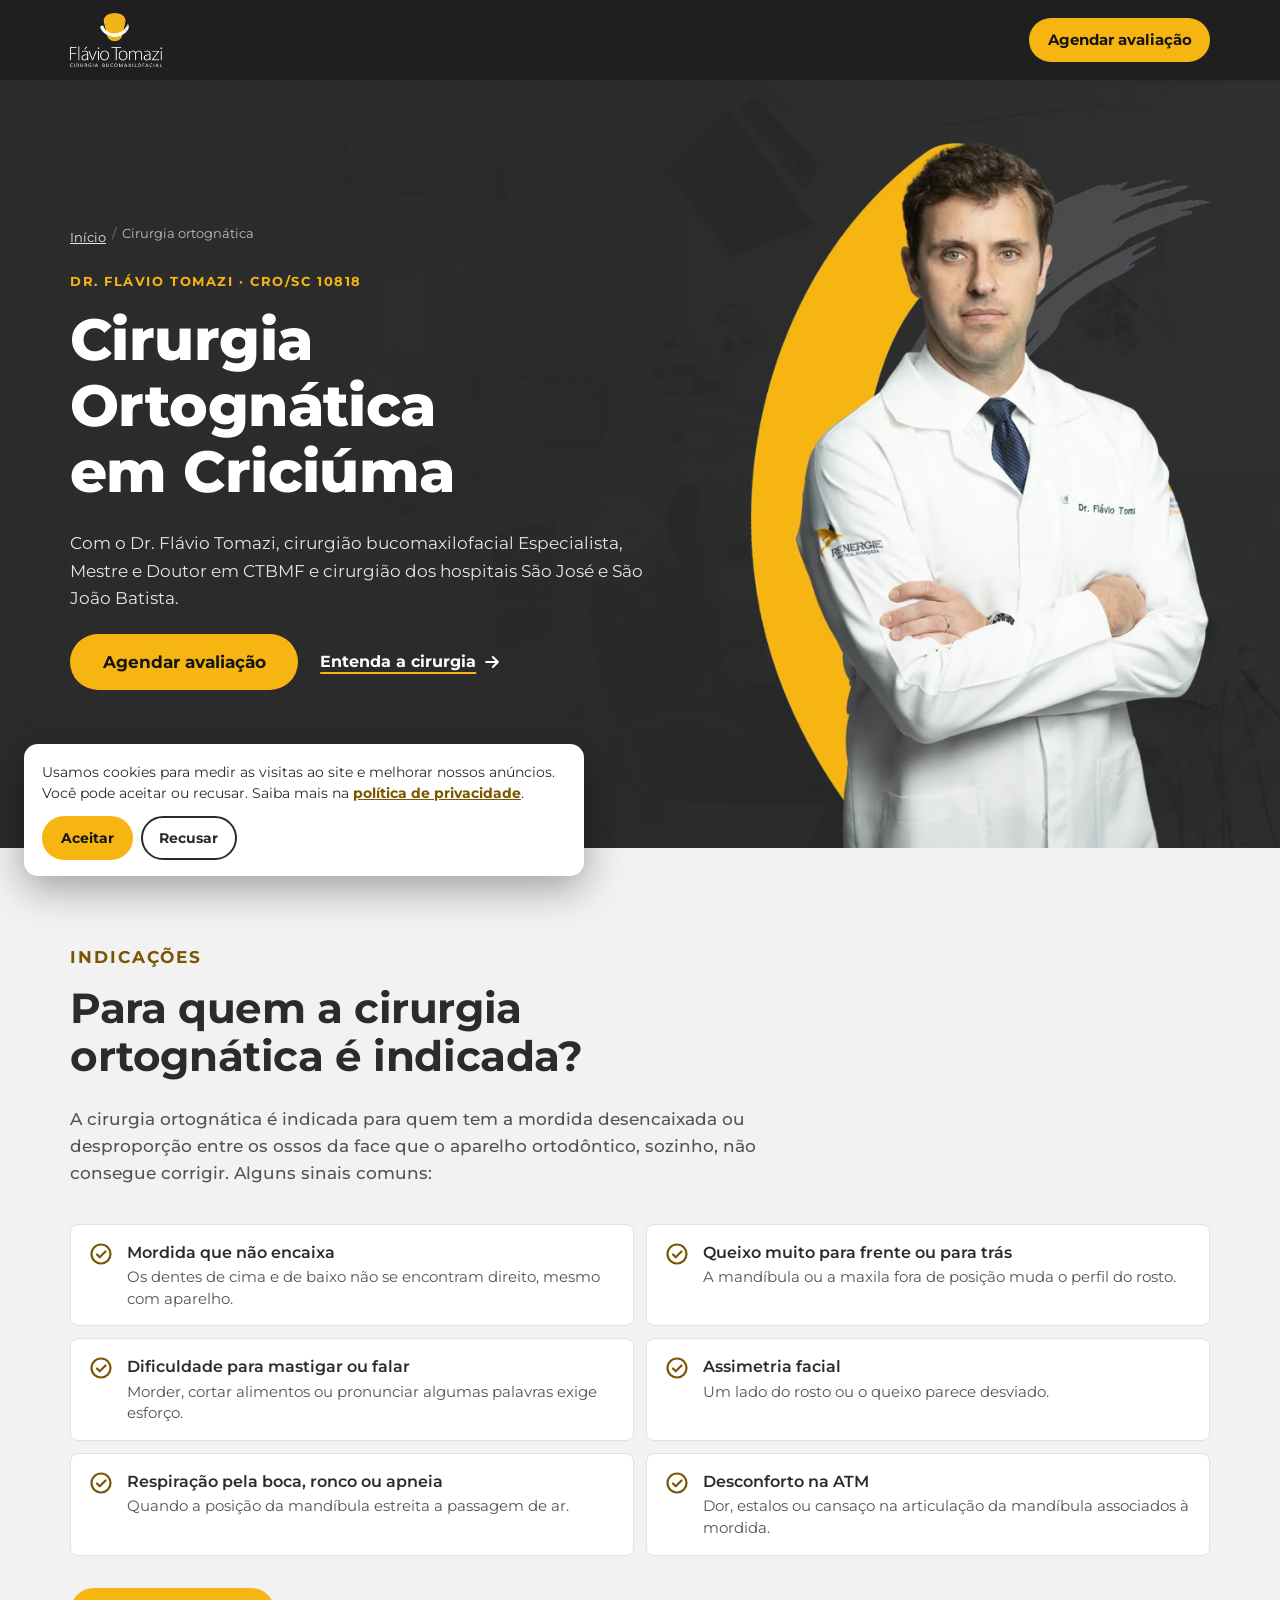
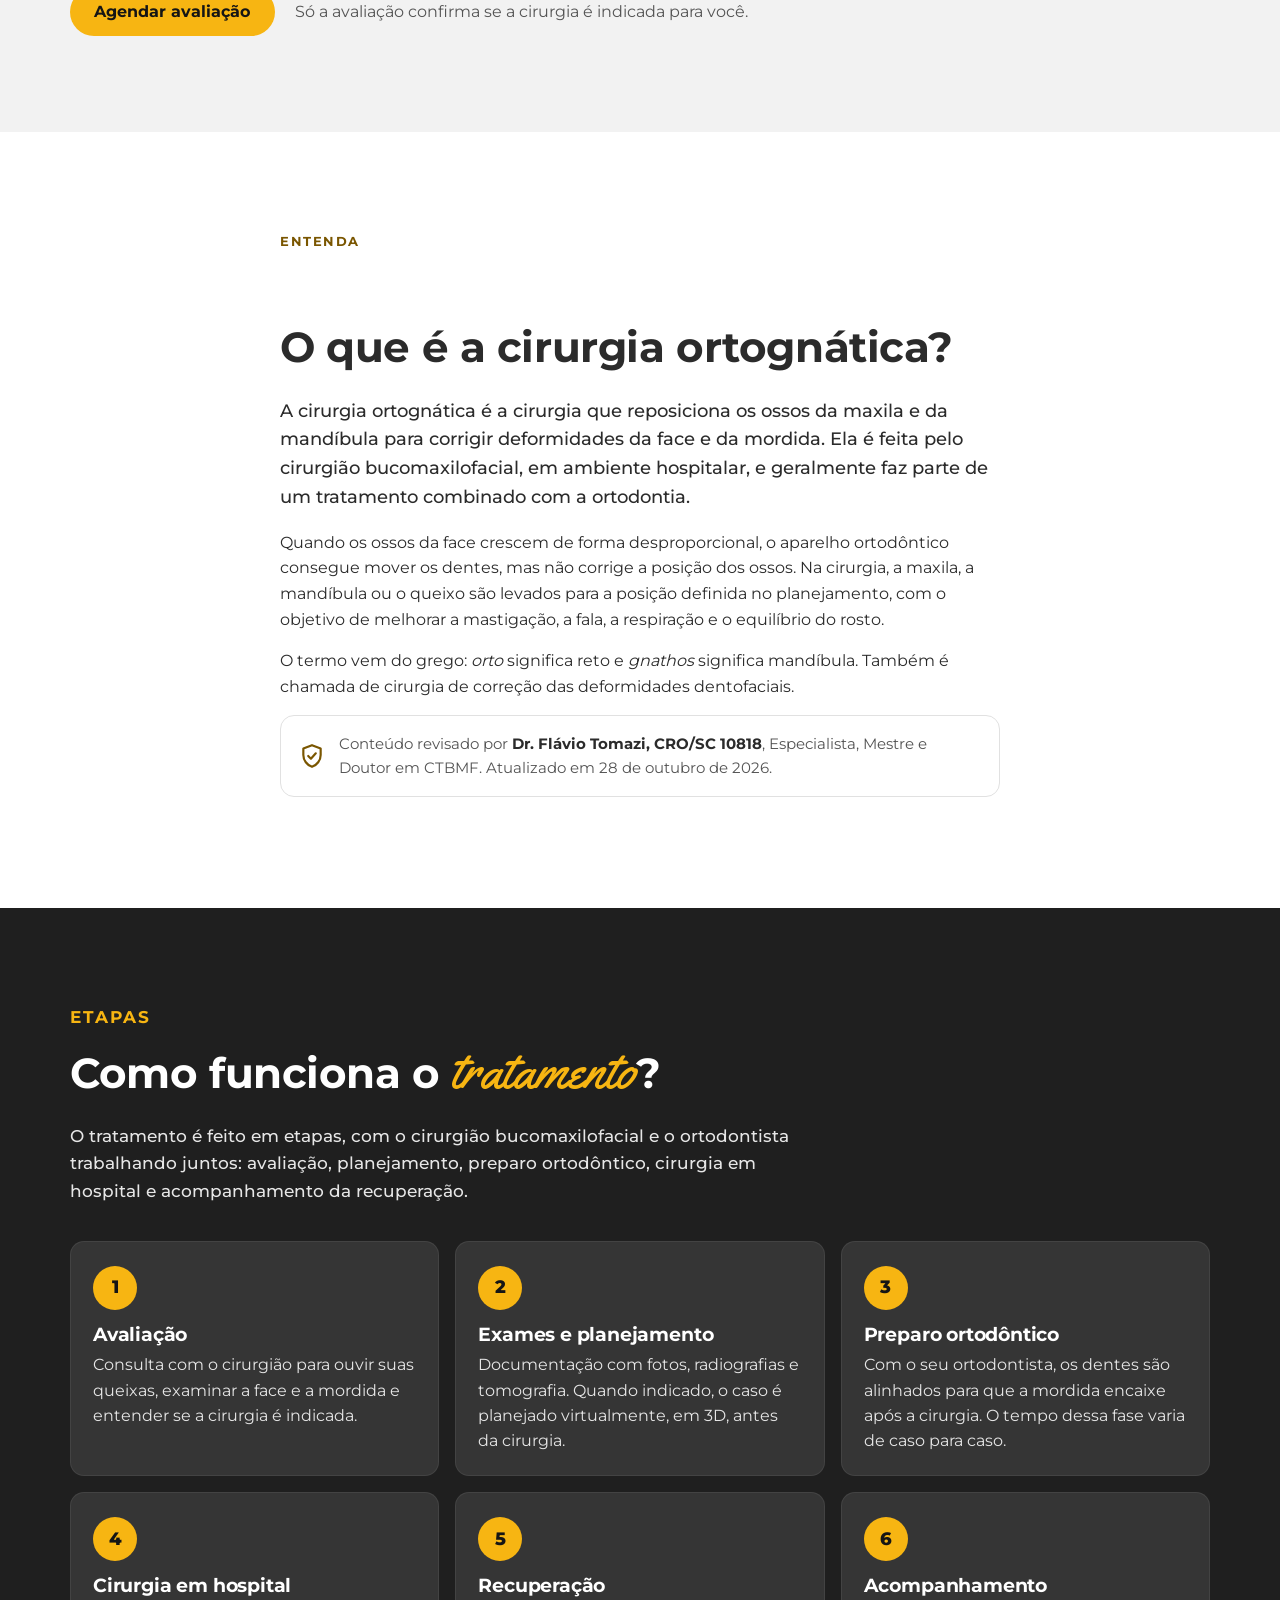
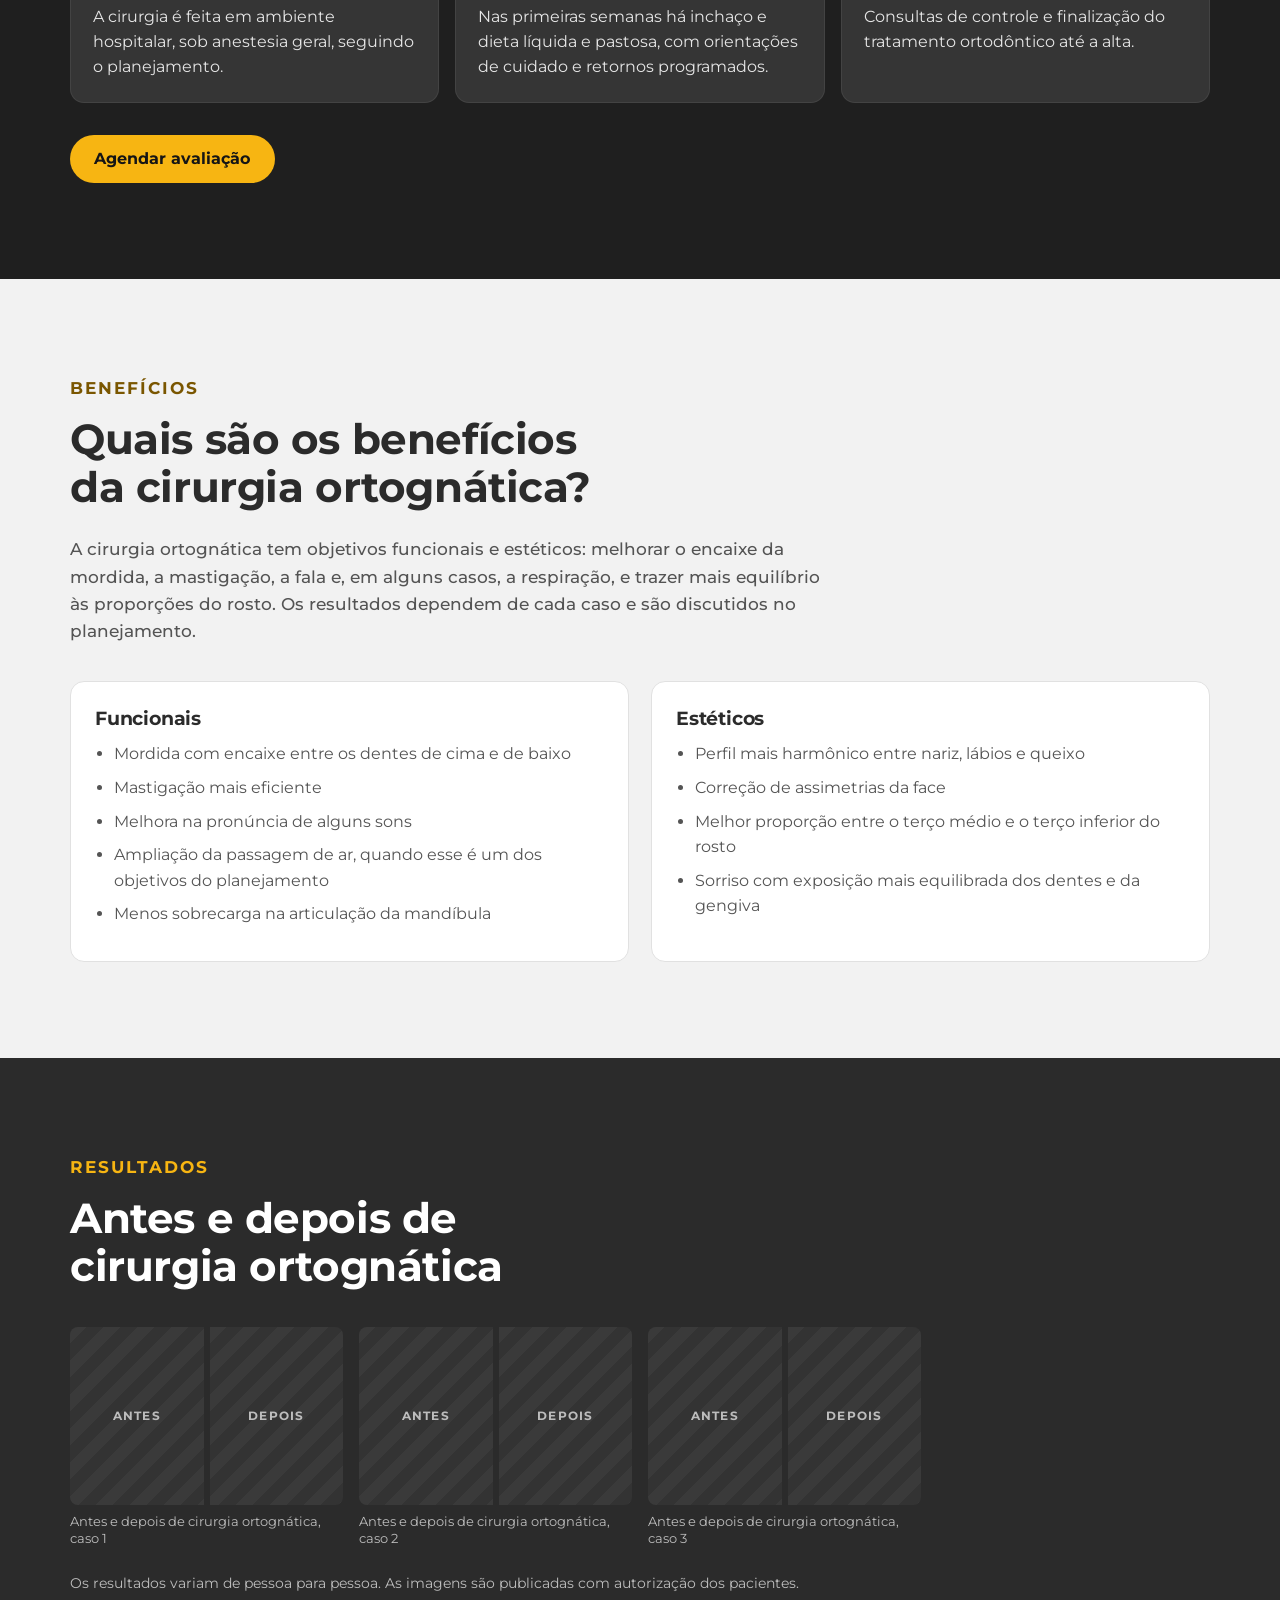
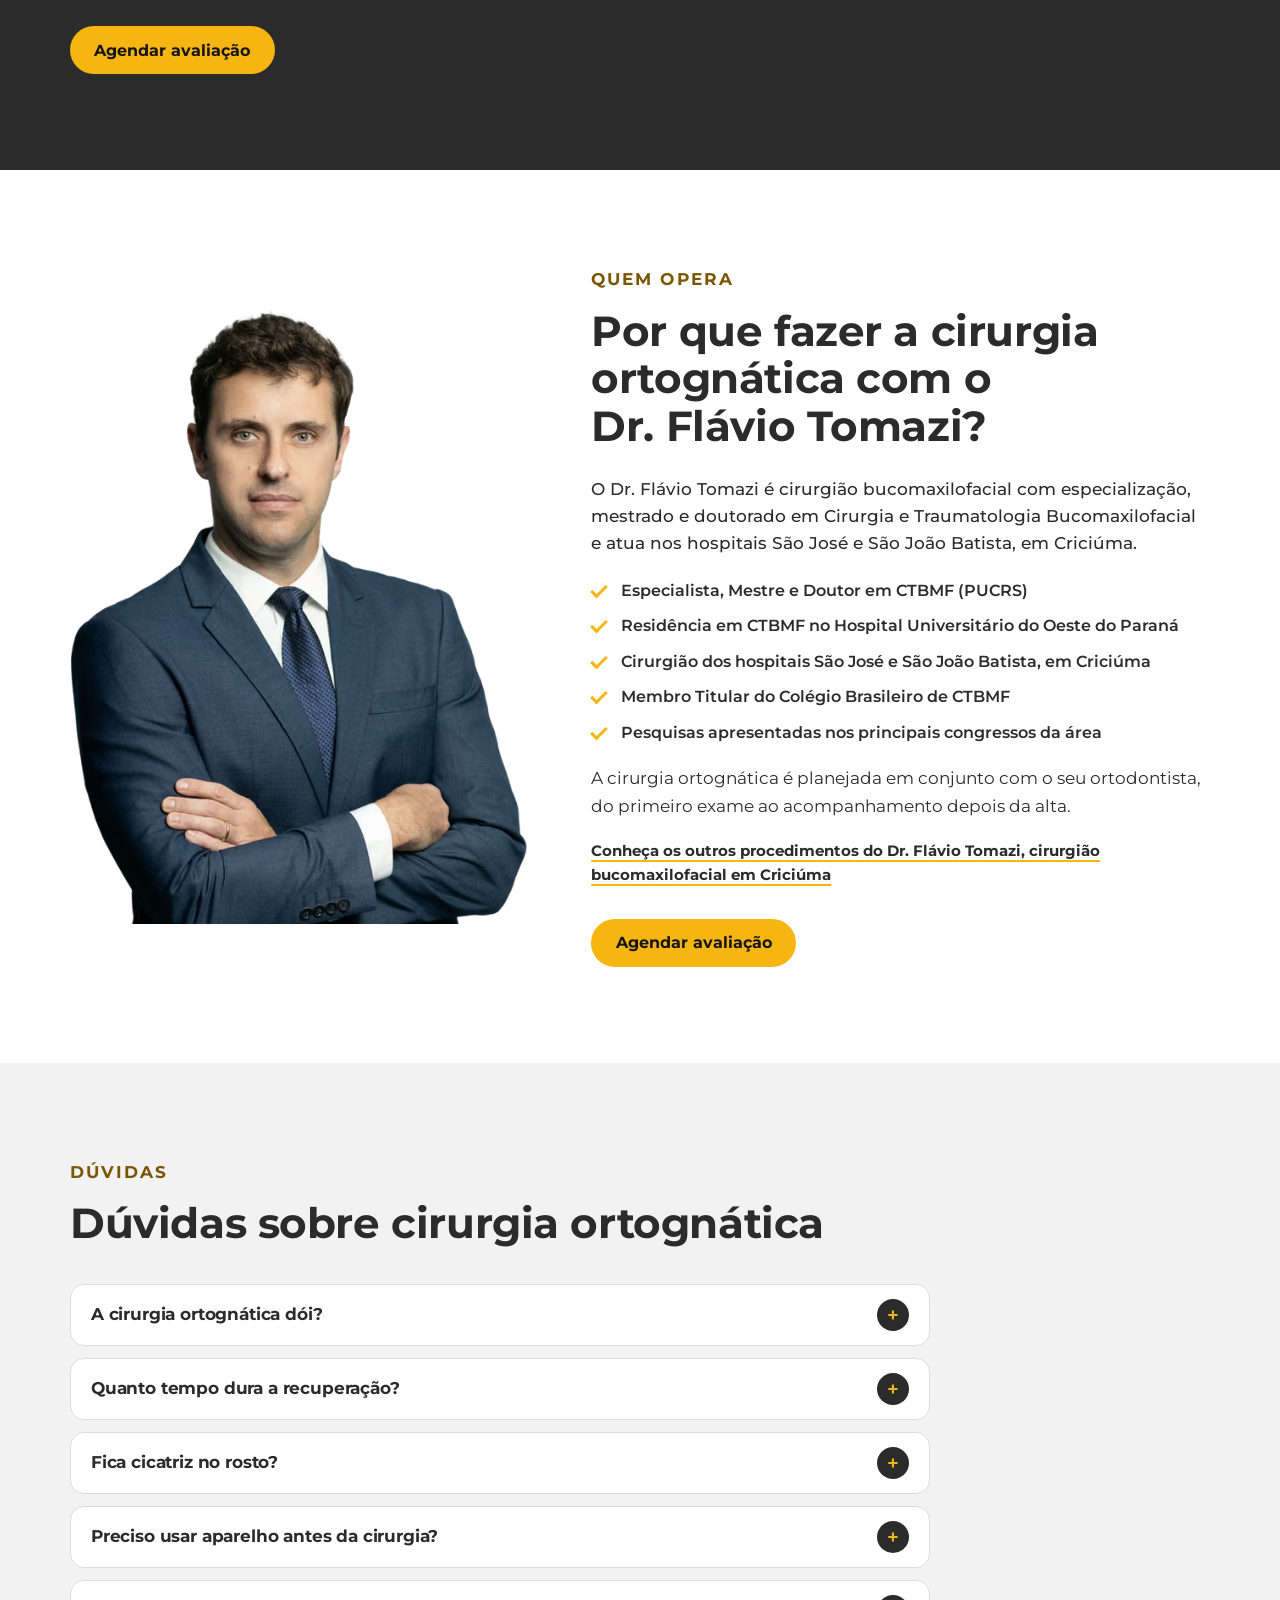
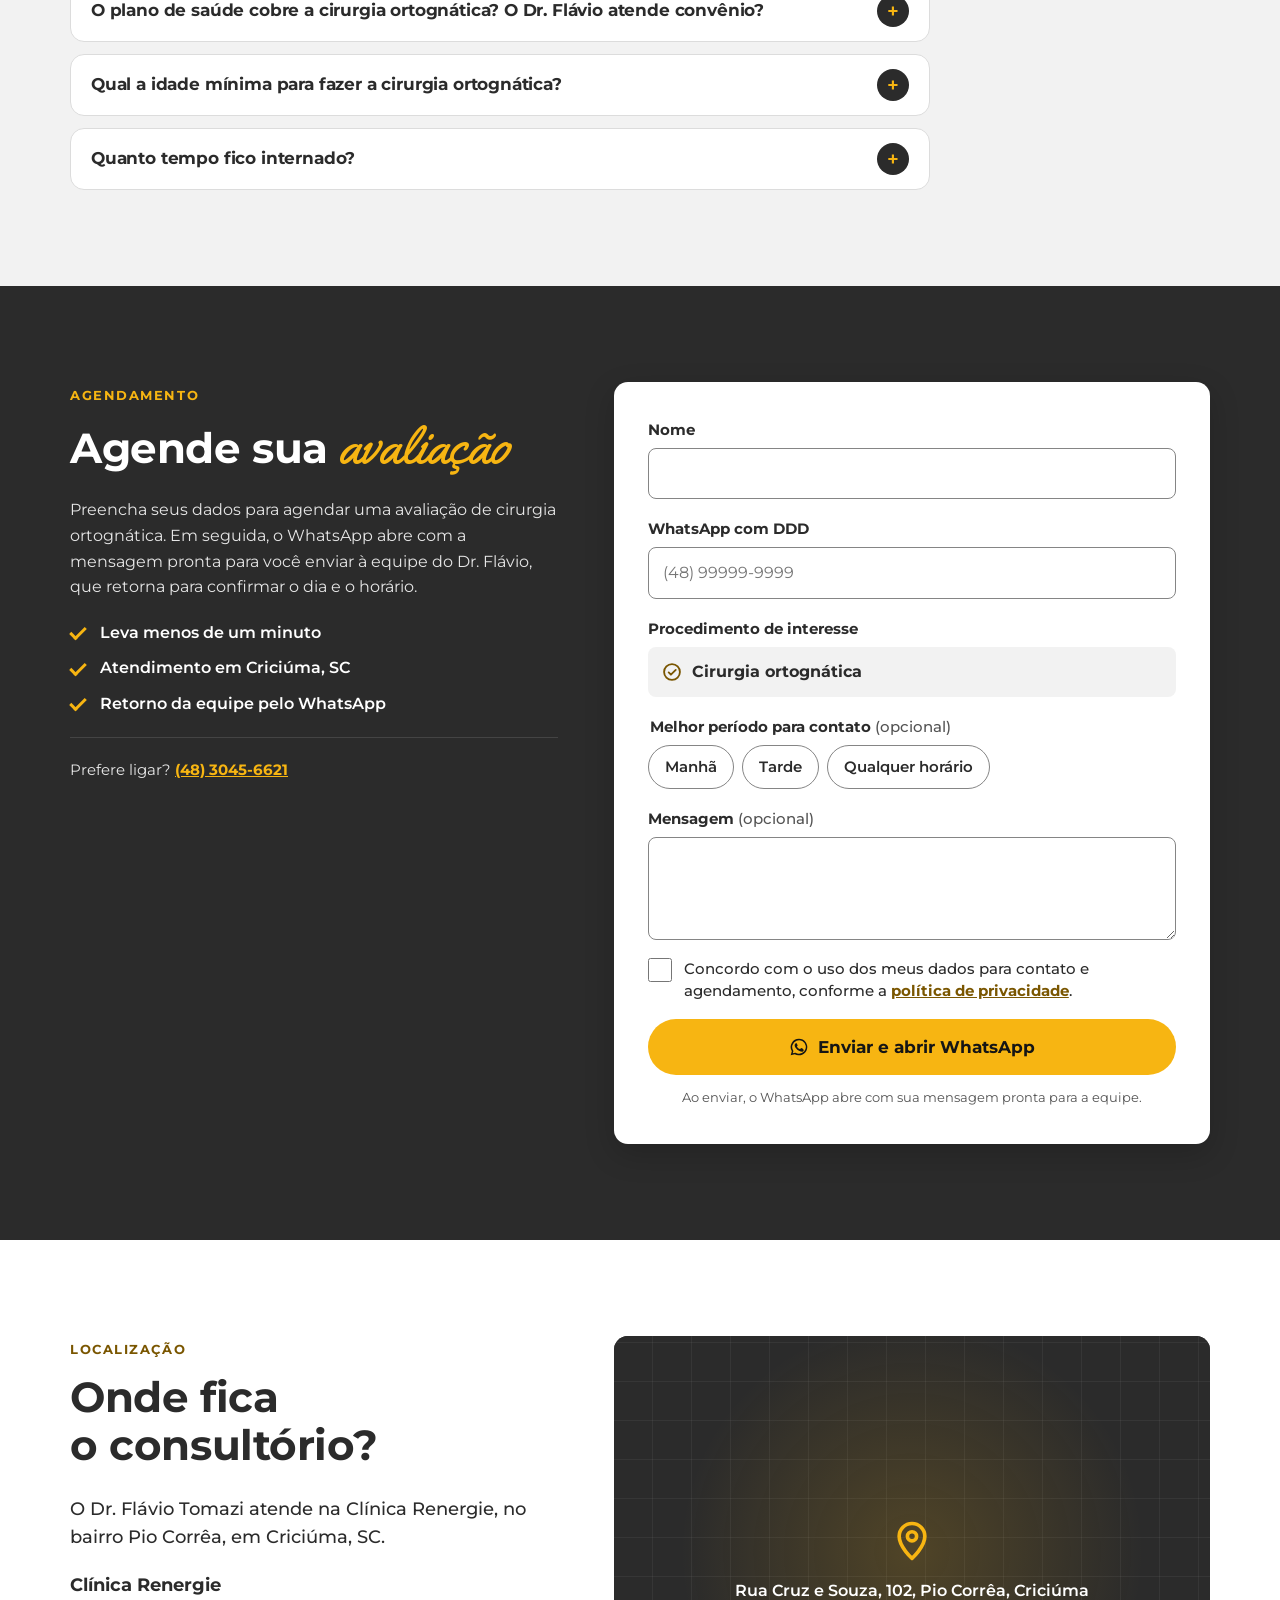
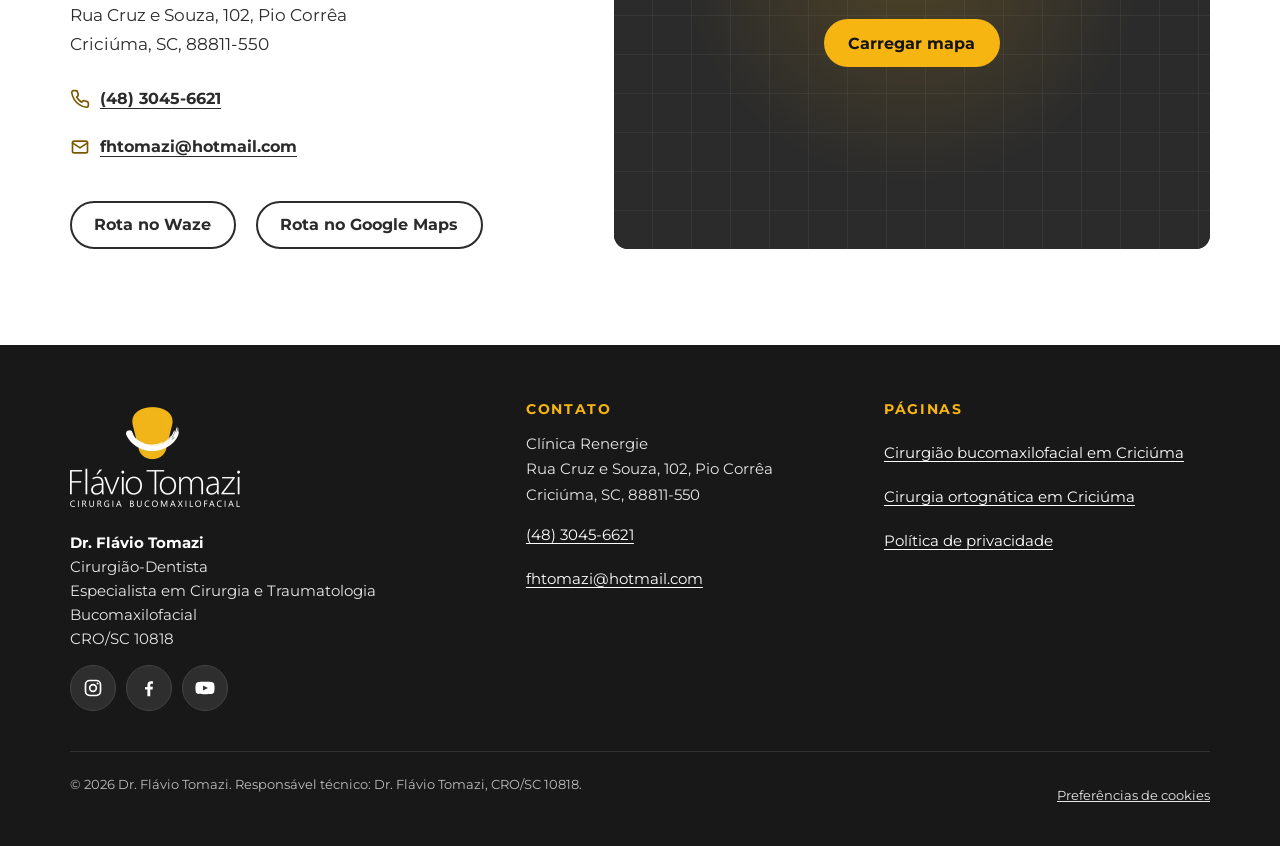
==== cirurgia-ortognatica/index.html @ 3b6118a2 "Novo site estático do Dr. Flávio Tomazi - Home e LP de cirurgia ortognática em HTML, CSS e JS puros," ====
<!doctype html>
<html lang="pt-BR">
<head>
  <meta charset="utf-8">
  <meta name="viewport" content="width=device-width, initial-scale=1">
  <title>Cirurgia Ortognática em Criciúma | Dr. Flávio Tomazi</title>
  <meta name="description" content="Cirurgia ortognática em Criciúma com o Dr. Flávio Tomazi, Especialista, Mestre e Doutor em CTBMF. Entenda indicações e etapas e agende sua avaliação.">
  <link rel="canonical" href="https://www.flaviotomazi.com.br/cirurgia-ortognatica/">
  <meta property="og:type" content="website">
  <meta property="og:locale" content="pt_BR">
  <meta property="og:site_name" content="Dr. Flávio Tomazi">
  <meta property="og:title" content="Cirurgia Ortognática em Criciúma | Dr. Flávio Tomazi">
  <meta property="og:description" content="Cirurgia ortognática em Criciúma com o Dr. Flávio Tomazi, Especialista, Mestre e Doutor em CTBMF. Entenda indicações e etapas e agende sua avaliação.">
  <meta property="og:url" content="https://www.flaviotomazi.com.br/cirurgia-ortognatica/">
  <meta property="og:image" content="https://www.flaviotomazi.com.br/assets/img/og/og-flavio-tomazi.jpg">
  <meta property="og:image:width" content="1200">
  <meta property="og:image:height" content="630">
  <meta property="og:image:alt" content="Dr. Flávio Tomazi, cirurgião bucomaxilofacial em Criciúma">
  <meta name="twitter:card" content="summary_large_image">
  <meta name="twitter:title" content="Cirurgia Ortognática em Criciúma | Dr. Flávio Tomazi">
  <meta name="twitter:description" content="Cirurgia ortognática em Criciúma com o Dr. Flávio Tomazi, Especialista, Mestre e Doutor em CTBMF. Entenda indicações e etapas e agende sua avaliação.">
  <meta name="twitter:image" content="https://www.flaviotomazi.com.br/assets/img/og/og-flavio-tomazi.jpg">
  <!-- bloco:head -->
  <meta name="theme-color" content="#1f1f1f">
  <meta name="format-detection" content="telephone=no">
  <link rel="icon" href="/favicon.ico" sizes="48x48">
  <link rel="icon" href="/assets/img/icons/favicon-32.png" type="image/png" sizes="32x32">
  <link rel="apple-touch-icon" href="/assets/img/icons/apple-touch-icon.png">
  <link rel="manifest" href="/site.webmanifest">
  <link rel="preload" href="/assets/fonts/montserrat-latin-var.woff2" as="font" type="font/woff2" crossorigin>
  <link rel="preconnect" href="https://www.googletagmanager.com">
  <script src="/assets/js/config.js?v=b8942a7c"></script>
  <script>
  (function(){var d=document.documentElement;d.className+=' js';
  window.dataLayer=window.dataLayer||[];window.gtag=function(){window.dataLayer.push(arguments);};
  var c=null;try{c=window.localStorage.getItem('ft_consentimento');}catch(e){}
  var g=c==='granted'?'granted':'denied';
  gtag('consent','default',{ad_storage:g,ad_user_data:g,ad_personalization:g,analytics_storage:g,functionality_storage:'granted',security_storage:'granted',wait_for_update:500});
  gtag('set','ads_data_redaction',true);gtag('set','url_passthrough',true);
  var cfg=window.SITE_CONFIG||{},id=cfg.GTM_ID;if(!id)return;
  function carregar(){if(window.__gtmCarregado)return;window.__gtmCarregado=true;
  (function(w,d,s,l,i){w[l]=w[l]||[];w[l].push({'gtm.start':new Date().getTime(),event:'gtm.js'});var f=d.getElementsByTagName(s)[0],j=d.createElement(s),dl=l!='dataLayer'?'&l='+l:'';j.async=true;j.src='https://www.googletagmanager.com/gtm.js?id='+i+dl;f.parentNode.insertBefore(j,f);})(window,document,'script','dataLayer',id);}
  if(cfg.GTM_CARREGAMENTO==='imediato'||d.hasAttribute('data-gtm-imediato')){carregar();return;}
  var evs=['pointerdown','keydown','touchstart','scroll','mousemove'];
  function gatilho(){evs.forEach(function(e){window.removeEventListener(e,gatilho,true);});carregar();}
  evs.forEach(function(e){window.addEventListener(e,gatilho,{capture:true,passive:true});});
  window.addEventListener('load',function(){setTimeout(carregar,cfg.GTM_ATRASO_MS||3500);});
  })();
  </script>
  <!-- /bloco:head -->
  <link rel="preload" as="image" type="image/avif" imagesrcset="/assets/img/dr/dr-flavio-jaleco-360.avif 360w, /assets/img/dr/dr-flavio-jaleco-540.avif 540w, /assets/img/dr/dr-flavio-jaleco-720.avif 720w, /assets/img/dr/dr-flavio-jaleco-965.avif 965w" imagesizes="(min-width: 900px) 440px, 320px" fetchpriority="high">
  <!-- bloco:critical -->
  <style>@font-face{font-family:"Montserrat";src:url(/assets/fonts/montserrat-latin-var.woff2) format("woff2");font-weight:100 900;font-style:normal;font-display:swap}
@font-face{font-family:"Montserrat Fallback";src:local("Arial");size-adjust:113%;ascent-override:85%;descent-override:22%;line-gap-override:0%}
@font-face{font-family:"Yellowtail";src:url(/assets/fonts/yellowtail-latin-400.woff2) format("woff2");font-weight:400;font-style:normal;font-display:swap}
:root{--grafite:#2b2b2b;--grafite-escuro:#1f1f1f;--grafite-medio:#353535;--grafite-linha:#444;--ambar:#f7b512;--ambar-claro:#ffc93d;--claro:#f2f2f2;--branco:#fff;--texto:#2b2b2b;--texto-suave:#545454;--texto-inv:#e6e6e6;--texto-inv-suave:#bdbdbd;--erro:#b3261e;--erro-inv:#ff9b93;--fonte:"Montserrat","Montserrat Fallback",Arial,sans-serif;--fonte-script:"Yellowtail",cursive;--raio:14px;--raio-p:8px;--sombra:0 10px 30px rgba(0,0,0,.18);--topo-h:68px;--container:1180px}
*,*::before,*::after{box-sizing:border-box}
html{-webkit-text-size-adjust:100%;scroll-padding-top:calc(var(--topo-h) + 12px)}
@media (prefers-reduced-motion:no-preference){html{scroll-behavior:smooth}}
body{margin:0;font-family:var(--fonte);font-size:1rem;line-height:1.6;color:var(--texto);background:var(--grafite);-webkit-font-smoothing:antialiased;text-rendering:optimizeLegibility}
img,picture,svg,iframe{display:block;max-width:100%}
img{height:auto}
a{color:inherit}
h1,h2,h3{line-height:1.15;margin:0 0 .6em;font-weight:700;letter-spacing:-.01em;text-wrap:balance}
p{margin:0 0 1em}
.container{width:100%;max-width:var(--container);margin-inline:auto;padding-inline:20px}
.pular{position:absolute;left:12px;top:-100px;z-index:200;background:var(--ambar);color:#111;padding:12px 16px;border-radius:var(--raio-p);font-weight:700;text-decoration:none}
.pular:focus{top:12px}
:focus-visible{outline:3px solid var(--ambar);outline-offset:3px}
.script{font-family:var(--fonte-script);font-weight:400;color:var(--ambar);font-size:1.25em;letter-spacing:0;line-height:1}
.visualmente-oculto{position:absolute!important;width:1px;height:1px;padding:0;margin:-1px;overflow:hidden;clip:rect(0,0,0,0);white-space:nowrap;border:0}
.btn{display:inline-flex;align-items:center;justify-content:center;gap:.5em;min-height:48px;padding:.75em 1.4em;border-radius:999px;border:2px solid transparent;font:inherit;font-weight:700;font-size:1rem;line-height:1.2;text-decoration:none;cursor:pointer;transition:background-color .2s,color .2s,border-color .2s,transform .2s}
.btn-primario{background:var(--ambar);color:#151515}
.btn-primario:hover{background:var(--ambar-claro)}
.btn-contorno{border-color:currentColor;background:transparent;color:inherit}
.btn-grande{min-height:56px;padding:.9em 1.8em;font-size:1.0625rem}
.btn svg{width:20px;height:20px;flex:none}
.topo{position:sticky;top:0;z-index:50;background:rgba(31,31,31,.97);border-bottom:1px solid rgba(255,255,255,.06);color:var(--branco)}
.topo-inner{display:flex;flex-wrap:wrap;align-items:center;gap:8px 16px;min-height:var(--topo-h)}
.js .topo-inner{flex-wrap:nowrap}
.logo{display:block;flex:none;padding:6px 0}
.logo img{height:46px;width:auto}
.nav-principal{margin-left:auto}
.menu{list-style:none;margin:0;padding:0;display:flex;flex-wrap:wrap;gap:0 16px}
.menu a{display:inline-flex;align-items:center;min-height:44px;text-decoration:none;font-weight:600;font-size:.9375rem;color:var(--texto-inv)}
.menu a:hover{color:var(--ambar)}
.menu-toggle{display:none}
.btn-topo{display:none;min-height:44px;padding:.55em 1.1em;font-size:.9375rem}
.js .nav-principal{order:3;margin-left:auto}
.js .menu-toggle{display:inline-flex;align-items:center;justify-content:center;width:48px;height:48px;background:transparent;border:1px solid var(--grafite-linha);border-radius:var(--raio-p);color:var(--branco);cursor:pointer}
.js .menu-toggle svg{width:24px;height:24px}
.js .menu{display:none;position:absolute;left:0;right:0;top:100%;flex-direction:column;gap:0;padding:8px 20px 20px;background:var(--grafite-escuro);border-bottom:1px solid var(--grafite-linha);box-shadow:var(--sombra)}
.js .menu.aberto{display:flex}
.js .menu a{min-height:48px;width:100%;border-bottom:1px solid rgba(255,255,255,.06);font-size:1rem}
.topo-simples .topo-inner{justify-content:space-between}
.topo-simples .btn-topo{display:inline-flex}
@media (min-width:600px){.btn-topo{display:inline-flex;margin-left:auto}.js .nav-principal{margin-left:0}.topo-inner{gap:8px 20px}}
@media (min-width:1000px){:root{--topo-h:80px}.logo img{height:54px}.js .menu-toggle{display:none}.js .nav-principal{order:0;margin-left:auto}.btn-topo{margin-left:0}.js .menu{display:flex;position:static;flex-direction:row;padding:0;background:none;border:0;box-shadow:none;gap:4px 22px}.js .menu a{min-height:44px;width:auto;border:0;font-size:.9375rem}}
.hero{position:relative;overflow:hidden;color:var(--branco);background:var(--grafite)}
.hero-grid{display:grid;gap:8px;padding-top:36px}
.eyebrow{display:inline-block;font-size:.8125rem;font-weight:700;letter-spacing:.12em;text-transform:uppercase;color:var(--ambar);margin-bottom:14px}
.hero h1{font-size:clamp(2.05rem,8.4vw,3.6rem);font-weight:800;margin-bottom:.45em}
.hero-sub{font-size:1.0625rem;color:var(--texto-inv);max-width:38em}
.hero-acoes{display:flex;flex-wrap:wrap;align-items:center;gap:12px 22px;margin-top:22px}
.link-seta{display:inline-flex;align-items:center;gap:6px;min-height:44px;font-weight:700;color:var(--branco);text-underline-offset:5px;text-decoration-color:var(--ambar);text-decoration-thickness:2px}
.hero-foto{position:relative;justify-self:center;width:min(100%,340px);margin-top:16px}
.hero-foto::before{content:"";position:absolute;left:8%;right:-6%;bottom:0;aspect-ratio:1;border-radius:50%;background:var(--ambar)}
.hero-foto img{position:relative;width:100%;height:auto}
.hero-foto.sem-disco::before{display:none}
.trilha{font-size:.8125rem;color:var(--texto-inv-suave);margin-bottom:16px}
.trilha ol{list-style:none;display:flex;flex-wrap:wrap;gap:6px;margin:0;padding:0}
.trilha li+li::before{content:"/";margin-right:6px;color:#777}
.trilha a{color:var(--texto-inv);display:inline-block;padding:4px 0}
.hero-autoria{font-size:.875rem;color:var(--texto-inv-suave);margin-top:18px}
@media (min-width:900px){.hero{background:var(--grafite) url(/assets/img/fundo/consultorio-1920.webp) center/cover no-repeat;background-image:image-set(url(/assets/img/fundo/consultorio-1920.avif) type("image/avif"),url(/assets/img/fundo/consultorio-1920.webp) type("image/webp"))}.hero::after{content:"";position:absolute;inset:0;background:linear-gradient(90deg,rgba(43,43,43,.96) 0%,rgba(43,43,43,.82) 50%,rgba(43,43,43,.35) 100%);pointer-events:none}.hero-grid{position:relative;z-index:1;grid-template-columns:1.1fr .9fr;align-items:end;gap:40px;padding-top:56px}.hero-texto{padding-bottom:72px;align-self:center}.hero-foto{width:100%;max-width:460px;margin-top:0;justify-self:end}}</style>
  <!-- /bloco:critical -->
  <link rel="stylesheet" href="/assets/css/style.css?v=83cfcf03" media="print" onload="this.media='all'">
  <noscript><link rel="stylesheet" href="/assets/css/style.css?v=83cfcf03"></noscript>
  <script type="application/ld+json">
{
  "@context": "https://schema.org",
  "@graph": [
    {
      "@type": "MedicalWebPage",
      "@id": "https://www.flaviotomazi.com.br/cirurgia-ortognatica/#webpage",
      "url": "https://www.flaviotomazi.com.br/cirurgia-ortognatica/",
      "name": "Cirurgia Ortognática em Criciúma | Dr. Flávio Tomazi",
      "description": "Cirurgia ortognática em Criciúma com o Dr. Flávio Tomazi, Especialista, Mestre e Doutor em CTBMF. Entenda indicações e etapas e agende sua avaliação.",
      "inLanguage": "pt-BR",
      "isPartOf": {
        "@id": "https://www.flaviotomazi.com.br/#website"
      },
      "breadcrumb": {
        "@id": "https://www.flaviotomazi.com.br/cirurgia-ortognatica/#breadcrumb"
      },
      "about": {
        "@type": "MedicalProcedure",
        "@id": "https://www.flaviotomazi.com.br/cirurgia-ortognatica/#procedimento",
        "name": "Cirurgia ortognática",
        "alternateName": "Cirurgia de reposicionamento da maxila e da mandíbula",
        "procedureType": "https://schema.org/SurgicalProcedure",
        "bodyLocation": "Maxila e mandíbula",
        "description": "Cirurgia que reposiciona os ossos da maxila e da mandíbula para corrigir deformidades da face e da mordida, feita por cirurgião bucomaxilofacial em ambiente hospitalar, geralmente em conjunto com a ortodontia."
      },
      "audience": {
        "@type": "Patient"
      },
      "specialty": "https://schema.org/Dentistry",
      "author": {
        "@id": "https://www.flaviotomazi.com.br/#dr-flavio"
      },
      "reviewedBy": {
        "@id": "https://www.flaviotomazi.com.br/#dr-flavio"
      },
      "lastReviewed": "2026-10-28",
      "dateModified": "2026-10-28",
      "primaryImageOfPage": {
        "@type": "ImageObject",
        "url": "https://www.flaviotomazi.com.br/assets/img/og/og-flavio-tomazi.jpg",
        "width": 1200,
        "height": 630
      }
    },
    {
      "@type": "BreadcrumbList",
      "@id": "https://www.flaviotomazi.com.br/cirurgia-ortognatica/#breadcrumb",
      "itemListElement": [
        {
          "@type": "ListItem",
          "position": 1,
          "name": "Início",
          "item": "https://www.flaviotomazi.com.br/"
        },
        {
          "@type": "ListItem",
          "position": 2,
          "name": "Cirurgia ortognática",
          "item": "https://www.flaviotomazi.com.br/cirurgia-ortognatica/"
        }
      ]
    },
    {
      "@type": "FAQPage",
      "@id": "https://www.flaviotomazi.com.br/cirurgia-ortognatica/#faq",
      "mainEntity": [
        {
          "@type": "Question",
          "name": "A cirurgia ortognática dói?",
          "acceptedAnswer": {
            "@type": "Answer",
            "text": "A cirurgia é feita sob anestesia geral, então o paciente não sente dor durante o procedimento. No pós-operatório é comum haver inchaço e desconforto, que são controlados com os medicamentos prescritos e com as orientações de cuidado. A intensidade varia de pessoa para pessoa."
          }
        },
        {
          "@type": "Question",
          "name": "Quanto tempo dura a recuperação?",
          "acceptedAnswer": {
            "@type": "Answer",
            "text": "A recuperação acontece em etapas. O inchaço é maior nos primeiros dias e diminui aos poucos nas semanas seguintes, e a alimentação começa com dieta líquida e pastosa antes de voltar ao normal. O tempo de afastamento das atividades e o prazo de recuperação completa variam conforme o tipo de cirurgia e são explicados na consulta."
          }
        },
        {
          "@type": "Question",
          "name": "Fica cicatriz no rosto?",
          "acceptedAnswer": {
            "@type": "Answer",
            "text": "Na maioria dos casos, os acessos da cirurgia ortognática são feitos por dentro da boca, sem cortes na pele do rosto. A técnica indicada depende do planejamento de cada paciente e é explicada na avaliação."
          }
        },
        {
          "@type": "Question",
          "name": "Preciso usar aparelho antes da cirurgia?",
          "acceptedAnswer": {
            "@type": "Answer",
            "text": "Na maioria dos casos, sim. O tratamento ortodôntico antes da cirurgia alinha os dentes para que a mordida encaixe depois que os ossos forem reposicionados, e o aparelho costuma continuar por um período após a cirurgia para os ajustes finais. O planejamento é feito em conjunto com o seu ortodontista."
          }
        },
        {
          "@type": "Question",
          "name": "O plano de saúde cobre a cirurgia ortognática? O Dr. Flávio atende convênio?",
          "acceptedAnswer": {
            "@type": "Answer",
            "text": "Planos de saúde com cobertura hospitalar costumam cobrir a cirurgia ortognática quando há indicação funcional, mediante relatório e exames, mas a cobertura depende do seu contrato. As formas de atendimento do Dr. Flávio, particular e por convênio, são confirmadas pela equipe no agendamento."
          }
        },
        {
          "@type": "Question",
          "name": "Qual a idade mínima para fazer a cirurgia ortognática?",
          "acceptedAnswer": {
            "@type": "Answer",
            "text": "A cirurgia costuma ser indicada depois que o crescimento dos ossos da face termina, o que em geral acontece no fim da adolescência ou no início da vida adulta. A idade adequada é avaliada caso a caso, com base em exames."
          }
        },
        {
          "@type": "Question",
          "name": "Quanto tempo fico internado?",
          "acceptedAnswer": {
            "@type": "Answer",
            "text": "A cirurgia ortognática é feita em hospital, e a internação costuma ser curta. O tempo exato depende do tipo de cirurgia e da recuperação de cada paciente e é informado no planejamento."
          }
        }
      ]
    },
    {
      "@type": [
        "Dentist",
        "MedicalBusiness",
        "MedicalClinic"
      ],
      "@id": "https://www.flaviotomazi.com.br/#dentist",
      "name": "Dr. Flávio Tomazi | Cirurgia Bucomaxilofacial",
      "url": "https://www.flaviotomazi.com.br/",
      "telephone": "+55-48-3045-6621",
      "address": {
        "@type": "PostalAddress",
        "streetAddress": "Rua Cruz e Souza, 102, Pio Corrêa (Clínica Renergie)",
        "addressLocality": "Criciúma",
        "addressRegion": "SC",
        "postalCode": "88811-550",
        "addressCountry": "BR"
      },
      "image": "https://www.flaviotomazi.com.br/assets/img/og/og-flavio-tomazi.jpg"
    },
    {
      "@type": "Person",
      "@id": "https://www.flaviotomazi.com.br/#dr-flavio",
      "name": "Flávio Tomazi",
      "honorificPrefix": "Dr.",
      "jobTitle": "Cirurgião-Dentista Bucomaxilofacial",
      "url": "https://www.flaviotomazi.com.br/#sobre"
    }
  ]
}
  </script>
</head>
<body class="com-barra">
  <!-- bloco:gtm-noscript -->
  <noscript><iframe src="https://www.googletagmanager.com/ns.html?id=GTM-TVGSS6TM" height="0" width="0" style="display:none;visibility:hidden" title="Google Tag Manager"></iframe></noscript>
  <!-- /bloco:gtm-noscript -->
  <!-- bloco:header-lp -->
  <a class="pular" href="#conteudo">Pular para o conteúdo</a>
  <header class="topo topo-simples" data-secao="header">
    <div class="container topo-inner">
      <a class="logo" href="/">
        <picture>
          <source type="image/webp" srcset="/assets/img/logo/logo-branco-170.webp">
          <img src="/assets/img/logo/logo-branco-170.png" width="170" height="100" alt="Dr. Flávio Tomazi, Cirurgia Bucomaxilofacial, página inicial">
        </picture>
      </a>
      <a class="btn btn-primario btn-topo js-cta" href="#agendar">Agendar avaliação</a>
    </div>
  </header>
  <!-- /bloco:header-lp -->
  <main id="conteudo">
    <section class="hero" id="inicio" aria-labelledby="titulo-principal">
      <div class="container hero-grid">
        <div class="hero-texto">
          <nav class="trilha" aria-label="Você está em">
            <ol>
              <li><a href="/">Início</a></li>
              <li aria-current="page">Cirurgia ortognática</li>
            </ol>
          </nav>
          <p class="eyebrow">Dr. Flávio Tomazi · CRO/SC 10818</p>
          <h1 id="titulo-principal">Cirurgia Ortognática em Criciúma</h1>
          <p class="hero-sub">Com o Dr. Flávio Tomazi, cirurgião bucomaxilofacial Especialista, Mestre e Doutor em CTBMF e cirurgião dos hospitais São José e São João Batista.</p>
          <div class="hero-acoes">
            <a class="btn btn-primario btn-grande js-cta" href="#agendar" data-procedimento="Cirurgia ortognática">Agendar avaliação</a>
            <a class="link-seta" href="#o-que-e">Entenda a cirurgia <svg width="20" height="20" viewBox="0 0 24 24" fill="none" stroke="currentColor" stroke-width="2.5" stroke-linecap="round" stroke-linejoin="round" aria-hidden="true"><path d="M5 12h14M13 6l6 6-6 6"/></svg></a>
          </div>
        </div>
        <div class="hero-foto sem-disco">
          <picture>
            <source type="image/avif" srcset="/assets/img/dr/dr-flavio-jaleco-360.avif 360w, /assets/img/dr/dr-flavio-jaleco-540.avif 540w, /assets/img/dr/dr-flavio-jaleco-720.avif 720w, /assets/img/dr/dr-flavio-jaleco-965.avif 965w" sizes="(min-width: 900px) 440px, 320px">
            <source type="image/webp" srcset="/assets/img/dr/dr-flavio-jaleco-360.webp 360w, /assets/img/dr/dr-flavio-jaleco-540.webp 540w, /assets/img/dr/dr-flavio-jaleco-720.webp 720w, /assets/img/dr/dr-flavio-jaleco-965.webp 965w" sizes="(min-width: 900px) 440px, 320px">
            <img src="/assets/img/dr/dr-flavio-jaleco-720.webp" width="965" height="1493" alt="Dr. Flávio Tomazi, cirurgião bucomaxilofacial, de jaleco e com os braços cruzados" fetchpriority="high">
          </picture>
        </div>
      </div>
    </section>

    <section class="secao secao-clara" id="indicacoes" aria-labelledby="titulo-indicacoes">
      <div class="container">
        <div class="secao-cabecalho">
          <p class="eyebrow">Indicações</p>
          <h2 id="titulo-indicacoes">Para quem a cirurgia ortognática é indicada?</h2>
          <p class="resposta-direta">A cirurgia ortognática é indicada para quem tem a mordida desencaixada ou desproporção entre os ossos da face que o aparelho ortodôntico, sozinho, não consegue corrigir. Alguns sinais comuns:</p>
        </div>
        <ul class="lista-sinais">
          <li><svg viewBox="0 0 24 24" fill="none" stroke="currentColor" stroke-width="2.2" stroke-linecap="round" stroke-linejoin="round" aria-hidden="true"><circle cx="12" cy="12" r="9.5"/><path d="m8 12.5 2.7 2.7L16.5 9.5"/></svg><div>Mordida que não encaixa<span>Os dentes de cima e de baixo não se encontram direito, mesmo com aparelho.</span></div></li>
          <li><svg viewBox="0 0 24 24" fill="none" stroke="currentColor" stroke-width="2.2" stroke-linecap="round" stroke-linejoin="round" aria-hidden="true"><circle cx="12" cy="12" r="9.5"/><path d="m8 12.5 2.7 2.7L16.5 9.5"/></svg><div>Queixo muito para frente ou para trás<span>A mandíbula ou a maxila fora de posição muda o perfil do rosto.</span></div></li>
          <li><svg viewBox="0 0 24 24" fill="none" stroke="currentColor" stroke-width="2.2" stroke-linecap="round" stroke-linejoin="round" aria-hidden="true"><circle cx="12" cy="12" r="9.5"/><path d="m8 12.5 2.7 2.7L16.5 9.5"/></svg><div>Dificuldade para mastigar ou falar<span>Morder, cortar alimentos ou pronunciar algumas palavras exige esforço.</span></div></li>
          <li><svg viewBox="0 0 24 24" fill="none" stroke="currentColor" stroke-width="2.2" stroke-linecap="round" stroke-linejoin="round" aria-hidden="true"><circle cx="12" cy="12" r="9.5"/><path d="m8 12.5 2.7 2.7L16.5 9.5"/></svg><div>Assimetria facial<span>Um lado do rosto ou o queixo parece desviado.</span></div></li>
          <li><svg viewBox="0 0 24 24" fill="none" stroke="currentColor" stroke-width="2.2" stroke-linecap="round" stroke-linejoin="round" aria-hidden="true"><circle cx="12" cy="12" r="9.5"/><path d="m8 12.5 2.7 2.7L16.5 9.5"/></svg><div>Respiração pela boca, ronco ou apneia<span>Quando a posição da mandíbula estreita a passagem de ar.</span></div></li>
          <li><svg viewBox="0 0 24 24" fill="none" stroke="currentColor" stroke-width="2.2" stroke-linecap="round" stroke-linejoin="round" aria-hidden="true"><circle cx="12" cy="12" r="9.5"/><path d="m8 12.5 2.7 2.7L16.5 9.5"/></svg><div>Desconforto na ATM<span>Dor, estalos ou cansaço na articulação da mandíbula associados à mordida.</span></div></li>
        </ul>
        <div class="cta-linha">
          <a class="btn btn-primario js-cta" href="#agendar" data-procedimento="Cirurgia ortognática">Agendar avaliação</a>
          <span class="texto-suave">Só a avaliação confirma se a cirurgia é indicada para você.</span>
        </div>
      </div>
    </section>

    <section class="secao secao-branca" id="o-que-e" aria-labelledby="titulo-o-que-e">
      <div class="container prosa">
        <p class="eyebrow">Entenda</p>
        <h2 id="titulo-o-que-e">O que é a cirurgia ortognática?</h2>
        <p class="resposta-direta">A cirurgia ortognática é a cirurgia que reposiciona os ossos da maxila e da mandíbula para corrigir deformidades da face e da mordida. Ela é feita pelo cirurgião bucomaxilofacial, em ambiente hospitalar, e geralmente faz parte de um tratamento combinado com a ortodontia.</p>
        <p>Quando os ossos da face crescem de forma desproporcional, o aparelho ortodôntico consegue mover os dentes, mas não corrige a posição dos ossos. Na cirurgia, a maxila, a mandíbula ou o queixo são levados para a posição definida no planejamento, com o objetivo de melhorar a mastigação, a fala, a respiração e o equilíbrio do rosto.</p>
        <p>O termo vem do grego: <em>orto</em> significa reto e <em>gnathos</em> significa mandíbula. Também é chamada de cirurgia de correção das deformidades dentofaciais.</p>
        <p class="autoria"><svg viewBox="0 0 24 24" fill="none" stroke="currentColor" stroke-width="2" stroke-linecap="round" stroke-linejoin="round" aria-hidden="true"><path d="M12 2 4 5v6c0 5 3.4 9.4 8 11 4.6-1.6 8-6 8-11V5l-8-3z"/><path d="m8.5 12 2.5 2.5 4.5-5"/></svg><span>Conteúdo revisado por <strong>Dr. Flávio Tomazi, CRO/SC 10818</strong>, Especialista, Mestre e Doutor em CTBMF. Atualizado em <time datetime="2026-10-28">28 de outubro de 2026</time>.</span></p>
      </div>
    </section>

    <section class="secao secao-escura-2" id="como-funciona" aria-labelledby="titulo-como-funciona">
      <div class="container">
        <div class="secao-cabecalho">
          <p class="eyebrow">Etapas</p>
          <h2 id="titulo-como-funciona">Como funciona o <span class="script">tratamento</span>?</h2>
          <p class="resposta-direta">O tratamento é feito em etapas, com o cirurgião bucomaxilofacial e o ortodontista trabalhando juntos: avaliação, planejamento, preparo ortodôntico, cirurgia em hospital e acompanhamento da recuperação.</p>
        </div>
        <ol class="passos seis">
          <li><h3>Avaliação</h3><p>Consulta com o cirurgião para ouvir suas queixas, examinar a face e a mordida e entender se a cirurgia é indicada.</p></li>
          <li><h3>Exames e planejamento</h3><p>Documentação com fotos, radiografias e tomografia. Quando indicado, o caso é planejado virtualmente, em 3D, antes da cirurgia.</p></li>
          <li><!-- [CONFIRMAR COM O DR] duração média do preparo ortodôntico --><h3>Preparo ortodôntico</h3><p>Com o seu ortodontista, os dentes são alinhados para que a mordida encaixe após a cirurgia. O tempo dessa fase varia de caso para caso.</p></li>
          <li><h3>Cirurgia em hospital</h3><p>A cirurgia é feita em ambiente hospitalar, sob anestesia geral, seguindo o planejamento.</p></li>
          <li><h3>Recuperação</h3><p>Nas primeiras semanas há inchaço e dieta líquida e pastosa, com orientações de cuidado e retornos programados.</p></li>
          <li><h3>Acompanhamento</h3><p>Consultas de controle e finalização do tratamento ortodôntico até a alta.</p></li>
        </ol>
        <div class="cta-linha">
          <a class="btn btn-primario js-cta" href="#agendar" data-procedimento="Cirurgia ortognática">Agendar avaliação</a>
        </div>
      </div>
    </section>

    <section class="secao secao-clara" id="beneficios" aria-labelledby="titulo-beneficios">
      <div class="container">
        <div class="secao-cabecalho">
          <p class="eyebrow">Benefícios</p>
          <h2 id="titulo-beneficios">Quais são os benefícios da cirurgia ortognática?</h2>
          <p class="resposta-direta">A cirurgia ortognática tem objetivos funcionais e estéticos: melhorar o encaixe da mordida, a mastigação, a fala e, em alguns casos, a respiração, e trazer mais equilíbrio às proporções do rosto. Os resultados dependem de cada caso e são discutidos no planejamento.</p>
        </div>
        <div class="duas-colunas">
          <div>
            <h3>Funcionais</h3>
            <ul>
              <li>Mordida com encaixe entre os dentes de cima e de baixo</li>
              <li>Mastigação mais eficiente</li>
              <li>Melhora na pronúncia de alguns sons</li>
              <li>Ampliação da passagem de ar, quando esse é um dos objetivos do planejamento</li>
              <li>Menos sobrecarga na articulação da mandíbula</li>
            </ul>
          </div>
          <div>
            <h3>Estéticos</h3>
            <ul>
              <li>Perfil mais harmônico entre nariz, lábios e queixo</li>
              <li>Correção de assimetrias da face</li>
              <li>Melhor proporção entre o terço médio e o terço inferior do rosto</li>
              <li>Sorriso com exposição mais equilibrada dos dentes e da gengiva</li>
            </ul>
          </div>
        </div>
      </div>
    </section>

    <section class="secao secao-escura" id="resultados" aria-labelledby="titulo-resultados">
      <div class="container">
        <div class="secao-cabecalho">
          <p class="eyebrow">Resultados</p>
          <h2 id="titulo-resultados">Antes e depois de cirurgia ortognática</h2>
        </div>
        <!-- TROCAR PELAS FOTOS DE ORTOGNÁTICA: use os arquivos marcados como "procedimento: ortognática" em docs/classificar-antes-depois.md, no mesmo formato da galeria da home (ul.galeria com botões e lightbox) -->
        <ul class="galeria">
          <li class="galeria-item">
            <figure>
              <div class="par-placeholder" role="img" aria-label="Espaço reservado para foto de antes e depois de cirurgia ortognática"><span>Antes</span><span>Depois</span></div>
              <figcaption>Antes e depois de cirurgia ortognática, caso 1</figcaption>
            </figure>
          </li>
          <li class="galeria-item">
            <figure>
              <div class="par-placeholder" role="img" aria-label="Espaço reservado para foto de antes e depois de cirurgia ortognática"><span>Antes</span><span>Depois</span></div>
              <figcaption>Antes e depois de cirurgia ortognática, caso 2</figcaption>
            </figure>
          </li>
          <li class="galeria-item">
            <figure>
              <div class="par-placeholder" role="img" aria-label="Espaço reservado para foto de antes e depois de cirurgia ortognática"><span>Antes</span><span>Depois</span></div>
              <figcaption>Antes e depois de cirurgia ortognática, caso 3</figcaption>
            </figure>
          </li>
        </ul>
        <p class="nota-resultados">Os resultados variam de pessoa para pessoa. As imagens são publicadas com autorização dos pacientes.</p>
        <div class="cta-linha">
          <a class="btn btn-primario js-cta" href="#agendar" data-procedimento="Cirurgia ortognática">Agendar avaliação</a>
        </div>
      </div>
    </section>

    <section class="secao secao-branca" id="dr-flavio" aria-labelledby="titulo-dr">
      <div class="container sobre-grid">
        <div class="sobre-foto">
          <picture>
            <source type="image/avif" srcset="/assets/img/dr/dr-flavio-terno-360.avif 360w, /assets/img/dr/dr-flavio-terno-540.avif 540w, /assets/img/dr/dr-flavio-terno-720.avif 720w, /assets/img/dr/dr-flavio-terno-1080.avif 1080w" sizes="(min-width: 900px) 440px, 90vw">
            <source type="image/webp" srcset="/assets/img/dr/dr-flavio-terno-360.webp 360w, /assets/img/dr/dr-flavio-terno-540.webp 540w, /assets/img/dr/dr-flavio-terno-720.webp 720w, /assets/img/dr/dr-flavio-terno-1080.webp 1080w" sizes="(min-width: 900px) 440px, 90vw">
            <img src="/assets/img/dr/dr-flavio-terno-720.webp" width="1080" height="1452" alt="Dr. Flávio Tomazi de terno, com os braços cruzados" loading="lazy" decoding="async">
          </picture>
        </div>
        <div class="sobre-texto">
          <p class="eyebrow">Quem opera</p>
          <h2 id="titulo-dr">Por que fazer a cirurgia ortognática com o Dr. Flávio Tomazi?</h2>
          <p class="resposta-direta">O Dr. Flávio Tomazi é cirurgião bucomaxilofacial com especialização, mestrado e doutorado em Cirurgia e Traumatologia Bucomaxilofacial e atua nos hospitais São José e São João Batista, em Criciúma.</p>
          <ul class="destaques">
            <li>Especialista, Mestre e Doutor em CTBMF (PUCRS)</li>
            <li>Residência em CTBMF no Hospital Universitário do Oeste do Paraná</li>
            <li>Cirurgião dos hospitais São José e São João Batista, em Criciúma</li>
            <li>Membro Titular do Colégio Brasileiro de CTBMF</li>
            <li>Pesquisas apresentadas nos principais congressos da área</li>
          </ul>
          <p>A cirurgia ortognática é planejada em conjunto com o seu ortodontista, do primeiro exame ao acompanhamento depois da alta.</p>
          <p><a class="card-link" href="/">Conheça os outros procedimentos do Dr. Flávio Tomazi, cirurgião bucomaxilofacial em Criciúma</a></p>
          <div class="cta-linha">
            <a class="btn btn-primario js-cta" href="#agendar" data-procedimento="Cirurgia ortognática">Agendar avaliação</a>
          </div>
        </div>
      </div>
    </section>

    <section class="secao secao-clara" id="duvidas" aria-labelledby="titulo-duvidas">
      <div class="container">
        <div class="secao-cabecalho">
          <p class="eyebrow">Dúvidas</p>
          <h2 id="titulo-duvidas">Dúvidas sobre cirurgia ortognática</h2>
        </div>
        <div class="faq">
          <details>
            <summary><h3>A cirurgia ortognática dói?</h3></summary>
            <div class="faq-resposta"><p>A cirurgia é feita sob anestesia geral, então o paciente não sente dor durante o procedimento. No pós-operatório é comum haver inchaço e desconforto, que são controlados com os medicamentos prescritos e com as orientações de cuidado. A intensidade varia de pessoa para pessoa.</p></div>
          </details>
          <details>
            <!-- [CONFIRMAR COM O DR] prazos médios de recuperação, afastamento e dieta -->
            <summary><h3>Quanto tempo dura a recuperação?</h3></summary>
            <div class="faq-resposta"><p>A recuperação acontece em etapas. O inchaço é maior nos primeiros dias e diminui aos poucos nas semanas seguintes, e a alimentação começa com dieta líquida e pastosa antes de voltar ao normal. O tempo de afastamento das atividades e o prazo de recuperação completa variam conforme o tipo de cirurgia e são explicados na consulta.</p></div>
          </details>
          <details>
            <!-- [CONFIRMAR COM O DR] acessos utilizados e exceções -->
            <summary><h3>Fica cicatriz no rosto?</h3></summary>
            <div class="faq-resposta"><p>Na maioria dos casos, os acessos da cirurgia ortognática são feitos por dentro da boca, sem cortes na pele do rosto. A técnica indicada depende do planejamento de cada paciente e é explicada na avaliação.</p></div>
          </details>
          <details>
            <summary><h3>Preciso usar aparelho antes da cirurgia?</h3></summary>
            <div class="faq-resposta"><p>Na maioria dos casos, sim. O tratamento ortodôntico antes da cirurgia alinha os dentes para que a mordida encaixe depois que os ossos forem reposicionados, e o aparelho costuma continuar por um período após a cirurgia para os ajustes finais. O planejamento é feito em conjunto com o seu ortodontista.</p></div>
          </details>
          <details>
            <!-- [CONFIRMAR COM O DR] cobertura e convênios aceitos -->
            <summary><h3>O plano de saúde cobre a cirurgia ortognática? O Dr. Flávio atende convênio?</h3></summary>
            <div class="faq-resposta"><p>Planos de saúde com cobertura hospitalar costumam cobrir a cirurgia ortognática quando há indicação funcional, mediante relatório e exames, mas a cobertura depende do seu contrato. As formas de atendimento do Dr. Flávio, particular e por convênio, são confirmadas pela equipe no agendamento.</p></div>
          </details>
          <details>
            <!-- [CONFIRMAR COM O DR] critérios de idade -->
            <summary><h3>Qual a idade mínima para fazer a cirurgia ortognática?</h3></summary>
            <div class="faq-resposta"><p>A cirurgia costuma ser indicada depois que o crescimento dos ossos da face termina, o que em geral acontece no fim da adolescência ou no início da vida adulta. A idade adequada é avaliada caso a caso, com base em exames.</p></div>
          </details>
          <details>
            <!-- [CONFIRMAR COM O DR] tempo médio de internação -->
            <summary><h3>Quanto tempo fico internado?</h3></summary>
            <div class="faq-resposta"><p>A cirurgia ortognática é feita em hospital, e a internação costuma ser curta. O tempo exato depende do tipo de cirurgia e da recuperação de cada paciente e é informado no planejamento.</p></div>
          </details>
        </div>
      </div>
    </section>

    <section class="secao secao-escura" id="agendar" aria-labelledby="titulo-agendar">
      <div class="container agendar-grid">
        <div class="agendar-info">
          <p class="eyebrow">Agendamento</p>
          <h2 id="titulo-agendar">Agende sua <span class="script">avaliação</span></h2>
          <p>Preencha seus dados para agendar uma avaliação de cirurgia ortognática. Em seguida, o WhatsApp abre com a mensagem pronta para você enviar à equipe do Dr. Flávio, que retorna para confirmar o dia e o horário.</p>
          <ul class="destaques">
            <li>Leva menos de um minuto</li>
            <li>Atendimento em Criciúma, SC</li>
            <li>Retorno da equipe pelo WhatsApp</li>
          </ul>
          <p class="contato-alternativo">Prefere ligar? <a href="tel:+554830456621">(48) 3045-6621</a></p>
        </div>
        <form class="form-card" id="form-agendar" action="/obrigado/" method="post">
          <noscript><p class="form-noscript">Para enviar o formulário, ative o JavaScript. Você também pode ligar para <a href="tel:+554830456621">(48) 3045-6621</a>.</p></noscript>
          <p class="form-resumo-erros" role="alert" aria-live="assertive"></p>
          <div class="campo">
            <label for="f-nome">Nome</label>
            <input id="f-nome" name="nome" type="text" autocomplete="name" maxlength="80" required aria-describedby="erro-nome">
            <span class="campo-erro" id="erro-nome"></span>
          </div>
          <div class="campo">
            <label for="f-whatsapp">WhatsApp com DDD</label>
            <input id="f-whatsapp" name="whatsapp" type="tel" inputmode="tel" autocomplete="tel-national" placeholder="(48) 99999-9999" maxlength="16" required aria-describedby="erro-whatsapp">
            <span class="campo-erro" id="erro-whatsapp"></span>
          </div>
          <div class="campo">
            <span class="rotulo" id="rotulo-procedimento"><strong>Procedimento de interesse</strong></span>
            <p class="campo-fixo" aria-labelledby="rotulo-procedimento"><svg viewBox="0 0 24 24" fill="none" stroke="currentColor" stroke-width="2.2" stroke-linecap="round" stroke-linejoin="round" aria-hidden="true"><circle cx="12" cy="12" r="9.5"/><path d="m8 12.5 2.7 2.7L16.5 9.5"/></svg>Cirurgia ortognática</p>
            <input type="hidden" name="procedimento" value="Cirurgia ortognática">
          </div>
          <fieldset class="campo">
            <legend>Melhor período para contato <span class="opcional">(opcional)</span></legend>
            <div class="opcoes">
              <label><input type="radio" name="periodo" value="Manhã"><span>Manhã</span></label>
              <label><input type="radio" name="periodo" value="Tarde"><span>Tarde</span></label>
              <label><input type="radio" name="periodo" value="Qualquer horário"><span>Qualquer horário</span></label>
            </div>
          </fieldset>
          <div class="campo">
            <label for="f-mensagem">Mensagem <span class="opcional">(opcional)</span></label>
            <textarea id="f-mensagem" name="mensagem" rows="3" maxlength="500"></textarea>
          </div>
          <div class="campo">
            <div class="campo-check">
              <input id="f-consentimento" name="consentimento" type="checkbox" value="sim" required aria-describedby="erro-consentimento">
              <label for="f-consentimento">Concordo com o uso dos meus dados para contato e agendamento, conforme a <a href="/politica-de-privacidade/" target="_blank" rel="noopener">política de privacidade</a>.</label>
            </div>
            <span class="campo-erro" id="erro-consentimento"></span>
          </div>
          <input type="hidden" name="pagina_origem" value="">
          <input type="hidden" name="gclid" value="">
          <input type="hidden" name="gbraid" value="">
          <input type="hidden" name="wbraid" value="">
          <input type="hidden" name="utm_source" value="">
          <input type="hidden" name="utm_medium" value="">
          <input type="hidden" name="utm_campaign" value="">
          <input type="hidden" name="utm_term" value="">
          <input type="hidden" name="utm_content" value="">
          <button class="btn btn-primario btn-grande" type="submit" data-texto="Enviar e abrir WhatsApp"><svg viewBox="0 0 24 24" fill="currentColor" aria-hidden="true"><path d="M12 2a10 10 0 0 0-8.6 15.1L2 22l5-1.3A10 10 0 1 0 12 2zm0 18.2a8.2 8.2 0 0 1-4.2-1.2l-.3-.2-3 .8.8-2.9-.2-.3A8.2 8.2 0 1 1 12 20.2zm4.5-6.1c-.2-.1-1.5-.7-1.7-.8s-.4-.1-.6.1-.7.8-.8 1-.3.2-.5.1a6.7 6.7 0 0 1-3.3-2.9c-.3-.4.3-.4.7-1.4.1-.2 0-.3 0-.4l-.8-1.8c-.2-.5-.4-.4-.6-.4h-.5a1 1 0 0 0-.7.3 3 3 0 0 0-.9 2.2 5.2 5.2 0 0 0 1.1 2.8 11.9 11.9 0 0 0 4.6 4c1.7.7 2.4.8 3.2.7.5-.1 1.5-.6 1.8-1.2s.2-1 .1-1.2-.2-.2-.4-.3z"/></svg><span class="btn-texto">Enviar e abrir WhatsApp</span></button>
          <p class="form-nota">Ao enviar, o WhatsApp abre com sua mensagem pronta para a equipe.</p>
        </form>
      </div>
    </section>

    <section class="secao secao-branca" id="localizacao" aria-labelledby="titulo-localizacao">
      <div class="container local-grid">
        <div>
          <p class="eyebrow">Localização</p>
          <h2 id="titulo-localizacao">Onde fica o consultório?</h2>
          <p class="resposta-direta">O Dr. Flávio Tomazi atende na Clínica Renergie, no bairro Pio Corrêa, em Criciúma, SC.</p>
          <address class="endereco"><strong>Clínica Renergie</strong>Rua Cruz e Souza, 102, Pio Corrêa<br>Criciúma, SC, 88811-550</address>
          <!-- [CONFIRMAR COM O DR] horário de atendimento para incluir aqui e no schema -->
          <ul class="contato-lista">
            <li><a href="tel:+554830456621"><svg viewBox="0 0 24 24" fill="none" stroke="currentColor" stroke-width="2" stroke-linecap="round" stroke-linejoin="round" aria-hidden="true"><path d="M22 16.9v3a2 2 0 0 1-2.2 2 19.8 19.8 0 0 1-8.6-3.1 19.5 19.5 0 0 1-6-6A19.8 19.8 0 0 1 2.1 4.2 2 2 0 0 1 4.1 2h3a2 2 0 0 1 2 1.7c.1.9.4 1.8.7 2.7a2 2 0 0 1-.5 2.1L8 9.8a16 16 0 0 0 6 6l1.3-1.3a2 2 0 0 1 2.1-.4c.9.3 1.8.6 2.7.7a2 2 0 0 1 1.7 2z"/></svg>(48) 3045-6621</a></li>
            <li><a href="mailto:fhtomazi@hotmail.com"><svg viewBox="0 0 24 24" fill="none" stroke="currentColor" stroke-width="2" stroke-linecap="round" stroke-linejoin="round" aria-hidden="true"><rect x="3" y="5" width="18" height="14" rx="2"/><path d="m3 7 9 6 9-6"/></svg>fhtomazi@hotmail.com</a></li>
          </ul>
          <div class="cta-linha">
            <a class="btn btn-contorno" href="https://waze.com/ul/h6fuuug9wk" target="_blank" rel="noopener">Rota no Waze</a>
            <a class="btn btn-contorno" href="https://g.co/kgs/nUxCNwR" target="_blank" rel="noopener">Rota no Google Maps</a>
          </div>
        </div>
        <div class="mapa">
          <div class="mapa-facade">
            <svg viewBox="0 0 24 24" fill="none" stroke="currentColor" stroke-width="2" stroke-linecap="round" stroke-linejoin="round" aria-hidden="true"><path d="M12 22s7-6.2 7-12a7 7 0 1 0-14 0c0 5.8 7 12 7 12z"/><circle cx="12" cy="10" r="2.5"/></svg>
            <p>Rua Cruz e Souza, 102, Pio Corrêa, Criciúma</p>
            <button class="btn btn-primario js-carregar-mapa" type="button" data-src="https://www.google.com/maps?q=Rua+Cruz+e+Souza,+102,+Pio+Corr%C3%AAa,+Crici%C3%BAma,+SC&amp;output=embed">Carregar mapa</button>
          </div>
        </div>
      </div>
    </section>
  </main>
  <!-- bloco:footer -->
  <footer class="rodape" data-secao="footer">
    <div class="container">
      <div class="rodape-grid">
        <div>
          <a class="logo" href="/">
            <picture>
              <source type="image/webp" srcset="/assets/img/logo/logo-branco-340.webp">
              <img src="/assets/img/logo/logo-branco-340.png" width="340" height="200" alt="Dr. Flávio Tomazi, Cirurgia Bucomaxilofacial" loading="lazy">
            </picture>
          </a>
          <!-- [CONFIRMAR COM O DR] número de inscrição de especialista (RQE/CRO) para incluir abaixo -->
          <p class="identificacao"><strong>Dr. Flávio Tomazi</strong><br>Cirurgião-Dentista<br>Especialista em Cirurgia e Traumatologia Bucomaxilofacial<br>CRO/SC 10818</p>
          <div class="redes">
            <a href="https://www.instagram.com/flaviotomazi/" target="_blank" rel="noopener" aria-label="Instagram do Dr. Flávio Tomazi (abre em nova aba)"><svg viewBox="0 0 24 24" fill="none" stroke="currentColor" stroke-width="2" aria-hidden="true"><rect x="3" y="3" width="18" height="18" rx="5"/><circle cx="12" cy="12" r="4"/><circle cx="17.5" cy="6.5" r="1.2" fill="currentColor" stroke="none"/></svg></a>
            <a href="https://www.facebook.com/flavio.tomazi.ctbmf" target="_blank" rel="noopener" aria-label="Facebook do Dr. Flávio Tomazi (abre em nova aba)"><svg viewBox="0 0 24 24" fill="currentColor" aria-hidden="true"><path d="M13.5 22v-8.2h2.8l.4-3.2h-3.2V8.5c0-.9.3-1.6 1.6-1.6h1.7V4.1c-.3 0-1.3-.1-2.5-.1-2.5 0-4.2 1.5-4.2 4.3v2.4H7.3v3.2h2.8V22h3.4z"/></svg></a>
            <a href="https://www.youtube.com/@DrFlavioTomazi" target="_blank" rel="noopener" aria-label="Canal do Dr. Flávio Tomazi no YouTube (abre em nova aba)"><svg viewBox="0 0 24 24" fill="currentColor" aria-hidden="true"><path d="M23 7.2a3 3 0 0 0-2.1-2.1C19 4.6 12 4.6 12 4.6s-7 0-8.9.5A3 3 0 0 0 1 7.2 31 31 0 0 0 .5 12a31 31 0 0 0 .5 4.8 3 3 0 0 0 2.1 2.1c1.9.5 8.9.5 8.9.5s7 0 8.9-.5a3 3 0 0 0 2.1-2.1 31 31 0 0 0 .5-4.8 31 31 0 0 0-.5-4.8zM9.7 15V9l5.8 3-5.8 3z"/></svg></a>
          </div>
        </div>
        <div>
          <h2>Contato</h2>
          <address class="endereco-rodape">Clínica Renergie<br>Rua Cruz e Souza, 102, Pio Corrêa<br>Criciúma, SC, 88811-550</address>
          <ul>
            <li><a href="tel:+554830456621">(48) 3045-6621</a></li>
            <li><a href="mailto:fhtomazi@hotmail.com">fhtomazi@hotmail.com</a></li>
          </ul>
        </div>
        <div>
          <h2>Páginas</h2>
          <ul>
            <li><a href="/">Cirurgião bucomaxilofacial em Criciúma</a></li>
            <li><a href="/cirurgia-ortognatica/">Cirurgia ortognática em Criciúma</a></li>
            <li><a href="/politica-de-privacidade/">Política de privacidade</a></li>
          </ul>
        </div>
      </div>
      <div class="rodape-base">
        <p>© <span class="js-ano">2026</span> Dr. Flávio Tomazi. Responsável técnico: Dr. Flávio Tomazi, CRO/SC 10818.</p>
        <button type="button" class="link-botao" data-abrir-consentimento>Preferências de cookies</button>
      </div>
    </div>
  </footer>
  <!-- /bloco:footer -->
  <!-- bloco:barra-mobile -->
  <div class="barra-mobile" data-secao="barra-mobile">
    <a class="btn btn-primario js-cta" href="#agendar">Agendar avaliação</a>
    <a class="btn btn-tel" href="tel:+554830456621" aria-label="Ligar para (48) 3045-6621">
      <svg viewBox="0 0 24 24" fill="none" stroke="currentColor" stroke-width="2" stroke-linecap="round" stroke-linejoin="round" aria-hidden="true"><path d="M22 16.9v3a2 2 0 0 1-2.2 2 19.8 19.8 0 0 1-8.6-3.1 19.5 19.5 0 0 1-6-6A19.8 19.8 0 0 1 2.1 4.2 2 2 0 0 1 4.1 2h3a2 2 0 0 1 2 1.7c.1.9.4 1.8.7 2.7a2 2 0 0 1-.5 2.1L8 9.8a16 16 0 0 0 6 6l1.3-1.3a2 2 0 0 1 2.1-.4c.9.3 1.8.6 2.7.7a2 2 0 0 1 1.7 2z"/></svg>
    </a>
  </div>
  <!-- /bloco:barra-mobile -->
  <!-- bloco:consentimento -->
  <div class="consentimento" id="consentimento" role="region" aria-label="Aviso de cookies" hidden>
    <p>Usamos cookies para medir as visitas ao site e melhorar nossos anúncios. Você pode aceitar ou recusar. Saiba mais na <a href="/politica-de-privacidade/">política de privacidade</a>.</p>
    <div class="consentimento-acoes">
      <button class="btn btn-primario" type="button" data-consentimento="aceitar">Aceitar</button>
      <button class="btn btn-contorno" type="button" data-consentimento="recusar">Recusar</button>
    </div>
  </div>
  <!-- /bloco:consentimento -->
  <script src="/assets/js/main.js?v=2fc35b3f" defer></script>
  <script src="/assets/js/form.js?v=90b1de68" defer></script>
</body>
</html>
---- assets/css/style.css ----
/*
 * Estilos do site Dr. Flávio Tomazi.
 * O CSS crítico (fontes, variáveis, header e hero) fica em assets/css/critical.css
 * e é copiado inline no <head> de cada página por scripts/sincronizar-blocos.py.
 * Este arquivo contém o restante e é carregado sem bloquear a renderização.
 */

/* ---------- Seções ---------- */

.secao{padding:64px 0}
.secao-clara{background:var(--claro);color:var(--texto)}
.secao-branca{background:var(--branco);color:var(--texto)}
.secao-escura{background:var(--grafite);color:var(--branco)}
.secao-escura-2{background:var(--grafite-escuro);color:var(--branco)}
.secao h2{font-size:clamp(1.75rem,5.6vw,2.6rem)}
.secao h3{font-size:1.1875rem}
.secao-cabecalho{max-width:760px;margin-bottom:36px}
.secao-cabecalho.centro{margin-inline:auto;text-align:center}
.secao-cabecalho p{color:var(--texto-suave);font-size:1.0625rem}
.secao-escura .secao-cabecalho p,.secao-escura-2 .secao-cabecalho p{color:var(--texto-inv)}
.secao-clara .eyebrow,.secao-branca .eyebrow{color:#7a5600}
.resposta-direta{font-size:1.125rem;font-weight:500;color:var(--texto)}
.secao-escura .resposta-direta,.secao-escura-2 .resposta-direta{color:var(--branco)}
.texto-suave{color:var(--texto-suave)}
.secao-escura .texto-suave,.secao-escura-2 .texto-suave{color:var(--texto-inv-suave)}
.cta-linha{display:flex;flex-wrap:wrap;align-items:center;gap:12px 20px;margin-top:32px}
.cta-linha.centro{justify-content:center}
.secao-clara .btn-contorno,.secao-branca .btn-contorno{color:var(--texto)}
.secao-clara .btn-contorno:hover,.secao-branca .btn-contorno:hover{background:var(--texto);color:var(--branco)}
.secao-escura .btn-contorno:hover,.secao-escura-2 .btn-contorno:hover{background:var(--branco);color:var(--texto)}
.prosa{max-width:760px}
.prosa h2{margin-top:1.4em}
.prosa h3{margin-top:1.4em}
.prosa ul,.prosa ol{padding-left:1.3em;margin:0 0 1em}
.prosa li{margin-bottom:.4em}
.prosa a{color:#7a5600;font-weight:600;text-underline-offset:3px}
.secao-escura .prosa a{color:var(--ambar)}
@media (min-width:900px){.secao{padding:96px 0}}

/* ---------- Credenciais ---------- */

.credenciais{background:var(--grafite-escuro);color:var(--branco);padding:28px 0;border-top:1px solid rgba(255,255,255,.06)}
.credenciais ul{list-style:none;margin:0;padding:0;display:grid;gap:18px}
.credenciais li{display:flex;align-items:flex-start;gap:14px;font-size:.9375rem;font-weight:600;line-height:1.4;color:var(--texto-inv)}
.credenciais svg{width:28px;height:28px;flex:none;color:var(--ambar)}
.credenciais strong{display:block;color:var(--branco);font-size:1rem}
@media (min-width:600px){.credenciais ul{grid-template-columns:1fr 1fr}}
@media (min-width:1000px){.credenciais ul{grid-template-columns:repeat(4,1fr);gap:28px}}

/* ---------- Cards de procedimentos ---------- */

.cards{display:grid;gap:18px}
.card{position:relative;display:flex;flex-direction:column;background:var(--branco);border-radius:var(--raio);padding:28px 20px 20px;box-shadow:0 1px 2px rgba(0,0,0,.06),0 6px 20px rgba(0,0,0,.05)}
.card::before{content:"";position:absolute;left:20px;top:0;width:44px;height:4px;border-radius:0 0 4px 4px;background:var(--ambar)}
.card h3{margin-bottom:.45em}
.card p{color:var(--texto-suave);font-size:.9875rem;flex:1}
.card-tecnico{display:block;font-size:.8125rem;font-weight:600;color:#6b6b6b;margin:-.2em 0 .7em;letter-spacing:.01em}
.card-acoes{display:flex;flex-wrap:wrap;align-items:center;gap:8px 16px;margin-top:8px}
.card-acoes .btn{min-height:44px;padding:.55em 1.1em;font-size:.9375rem}
.card-link{display:inline-flex;align-items:center;min-height:44px;font-weight:700;font-size:.9375rem;color:var(--texto);text-decoration:underline;text-decoration-color:var(--ambar);text-decoration-thickness:2px;text-underline-offset:4px}
.card-destaque{background:var(--grafite);color:var(--branco)}
.card-destaque p{color:var(--texto-inv)}
.card-destaque .card-tecnico{color:var(--texto-inv-suave)}
.card-destaque .card-link{color:var(--branco)}
@media (min-width:640px){.cards{grid-template-columns:1fr 1fr}.card{padding:30px 24px 24px}.card::before{left:24px}}
@media (min-width:1000px){.cards{grid-template-columns:repeat(3,1fr);gap:22px}.card-destaque{grid-column:span 2}}

/* ---------- Galeria de antes e depois ---------- */

.galeria{list-style:none;margin:0;padding:0;display:grid;grid-template-columns:1fr 1fr;gap:12px}
.galeria-item[hidden]{display:none}
.galeria figure{margin:0}
.galeria button{display:block;width:100%;padding:0;border:0;background:#111;border-radius:var(--raio-p);overflow:hidden;cursor:zoom-in;position:relative}
.galeria img{width:100%;aspect-ratio:1;object-fit:cover;transition:transform .35s}
.galeria button:hover img{transform:scale(1.03)}
.galeria figcaption{font-size:.8125rem;color:var(--texto-inv-suave);margin-top:8px;line-height:1.35}
.secao-clara .galeria figcaption,.secao-branca .galeria figcaption{color:var(--texto-suave)}
.rotulos-ad{position:absolute;inset:auto 0 0 0;display:flex;justify-content:space-between;padding:6px 8px;font-size:.6875rem;font-weight:700;letter-spacing:.08em;text-transform:uppercase;color:#fff;background:linear-gradient(transparent,rgba(0,0,0,.7));pointer-events:none}
.nota-resultados{font-size:.875rem;color:var(--texto-inv-suave);margin-top:24px;max-width:760px}
.secao-clara .nota-resultados,.secao-branca .nota-resultados{color:var(--texto-suave)}
@media (min-width:700px){.galeria{grid-template-columns:repeat(3,1fr);gap:16px}}
@media (min-width:1000px){.galeria{grid-template-columns:repeat(4,1fr)}}

.lightbox{width:min(92vw,880px);max-height:94vh;padding:0;border:0;border-radius:var(--raio);background:#111;color:#fff;overflow:visible}
.lightbox::backdrop{background:rgba(0,0,0,.85)}
.lightbox-corpo{position:relative;padding:12px}
.lightbox img{width:100%;max-height:78vh;object-fit:contain;border-radius:var(--raio-p)}
.lightbox-rodape{display:flex;align-items:center;justify-content:space-between;gap:12px;padding:10px 4px 2px}
.lightbox-legenda{font-size:.9375rem;margin:0}
.lightbox-contador{font-size:.8125rem;color:#bbb;white-space:nowrap}
.lightbox-controles{display:flex;gap:8px}
.lightbox button{display:inline-flex;align-items:center;justify-content:center;width:48px;height:48px;border-radius:50%;border:1px solid #555;background:#222;color:#fff;cursor:pointer}
.lightbox button:hover{background:var(--ambar);color:#111;border-color:var(--ambar)}
.lightbox button svg{width:22px;height:22px}
.lightbox-fechar{position:absolute;top:-14px;right:-6px;z-index:2}

/* Placeholder dos pares de antes e depois (LP) */
.par-placeholder{display:grid;grid-template-columns:1fr 1fr;gap:6px;border-radius:var(--raio-p);overflow:hidden}
.par-placeholder span{display:flex;align-items:center;justify-content:center;aspect-ratio:3/4;background:repeating-linear-gradient(135deg,#3a3a3a 0 12px,#333 12px 24px);color:var(--texto-inv-suave);font-size:.75rem;font-weight:700;letter-spacing:.1em;text-transform:uppercase}

/* ---------- Sobre ---------- */

.sobre-grid{display:grid;gap:36px;align-items:center}
.sobre-foto{position:relative;max-width:380px;margin-inline:auto;width:100%}
.sobre-foto img{position:relative}
.sobre-texto p{font-size:1.0625rem}
.destaques{list-style:none;margin:20px 0;padding:0;display:grid;gap:10px}
.destaques li{position:relative;padding-left:30px;font-weight:600}
.destaques li::before{content:"";position:absolute;left:0;top:.45em;width:16px;height:9px;border-left:3px solid var(--ambar);border-bottom:3px solid var(--ambar);transform:rotate(-45deg)}
.formacao{margin-top:20px;border:1px solid #d6d6d6;border-radius:var(--raio);background:var(--branco)}
.formacao summary{display:flex;align-items:center;justify-content:space-between;gap:12px;min-height:56px;padding:12px 20px;font-weight:700;cursor:pointer;list-style:none}
.formacao summary::-webkit-details-marker{display:none}
.formacao summary::after{content:"+";font-size:1.5rem;line-height:1;color:#7a5600;font-weight:500}
.formacao[open] summary::after{content:"\2212"}
.formacao ul{margin:0;padding:0 20px 20px 40px}
.formacao li{margin-bottom:.45em;color:var(--texto-suave)}
@media (min-width:900px){.sobre-grid{grid-template-columns:.85fr 1.15fr;gap:64px}.sobre-foto{max-width:none}}

/* ---------- Passos ---------- */

.passos{list-style:none;margin:0;padding:0;display:grid;gap:16px;counter-reset:passo}
.passos li{position:relative;padding:24px 22px 22px 22px;border-radius:var(--raio);background:var(--grafite-medio);border:1px solid rgba(255,255,255,.07);counter-increment:passo}
.passos li::before{content:counter(passo);display:flex;align-items:center;justify-content:center;width:44px;height:44px;margin-bottom:14px;border-radius:50%;background:var(--ambar);color:#151515;font-weight:800;font-size:1.125rem}
.passos h3{margin-bottom:.35em}
.passos p{margin:0;color:var(--texto-inv);font-size:.9875rem}
.secao-clara .passos li,.secao-branca .passos li{background:var(--branco);border-color:#e1e1e1}
.secao-clara .passos p,.secao-branca .passos p{color:var(--texto-suave)}
@media (min-width:700px){.passos{grid-template-columns:1fr 1fr}}
@media (min-width:1100px){.passos.quatro{grid-template-columns:repeat(4,1fr)}.passos.seis{grid-template-columns:repeat(3,1fr)}}

/* ---------- Listas com marcador ---------- */

.lista-sinais{list-style:none;margin:0;padding:0;display:grid;gap:12px}
.lista-sinais li{display:flex;gap:14px;align-items:flex-start;padding:16px 18px;border-radius:var(--raio-p);background:var(--branco);border:1px solid #e1e1e1;font-weight:600;line-height:1.45}
.lista-sinais svg{width:24px;height:24px;flex:none;color:#7a5600;margin-top:1px}
.lista-sinais span{display:block;font-weight:400;color:var(--texto-suave);font-size:.9375rem;margin-top:2px}
@media (min-width:700px){.lista-sinais{grid-template-columns:1fr 1fr}}

.duas-colunas{display:grid;gap:18px}
.duas-colunas > div{padding:26px 24px;border-radius:var(--raio);background:var(--branco);border:1px solid #e1e1e1}
.duas-colunas ul{margin:0;padding-left:1.2em}
.duas-colunas li{margin-bottom:.5em;color:var(--texto-suave)}
@media (min-width:800px){.duas-colunas{grid-template-columns:1fr 1fr;gap:22px}}

/* ---------- Avaliações ---------- */

.avaliacoes-caixa{display:grid;gap:20px;align-items:center;padding:28px 24px;border-radius:var(--raio);background:var(--branco);border:1px solid #e1e1e1}
.avaliacoes-caixa p{margin:0;color:var(--texto-suave)}
.estrelas{display:flex;gap:4px;color:var(--ambar)}
.estrelas svg{width:22px;height:22px}
@media (min-width:800px){.avaliacoes-caixa{grid-template-columns:1fr auto;padding:32px 36px}}

/* ---------- FAQ ---------- */

.faq{max-width:860px;display:grid;gap:12px}
.faq details{border-radius:var(--raio);background:var(--branco);border:1px solid #dcdcdc}
.secao-branca .faq details{background:var(--claro);border-color:#e3e3e3}
.faq summary{display:flex;align-items:center;justify-content:space-between;gap:16px;min-height:60px;padding:14px 20px;cursor:pointer;list-style:none}
.faq summary::-webkit-details-marker{display:none}
.faq summary h3{margin:0;font-size:1.0625rem;font-weight:700;line-height:1.35;text-wrap:pretty}
.faq summary::after{content:"+";flex:none;display:flex;align-items:center;justify-content:center;width:32px;height:32px;border-radius:50%;background:var(--grafite);color:var(--ambar);font-size:1.25rem;font-weight:600}
.faq details[open] summary::after{content:"\2212"}
.faq .faq-resposta{padding:0 20px 18px}
.faq .faq-resposta p{margin:0 0 .7em;color:var(--texto-suave)}
.faq .faq-resposta p:last-child{margin-bottom:0}
.faq a{color:#7a5600;font-weight:600}

/* ---------- Formulário ---------- */

.agendar-grid{display:grid;gap:32px}
.agendar-info p{color:var(--texto-inv)}
.agendar-info .contato-alternativo{margin-top:20px;padding-top:20px;border-top:1px solid var(--grafite-linha);font-size:.9375rem}
.agendar-info a{color:var(--ambar);font-weight:700}
.form-card{background:var(--branco);color:var(--texto);border-radius:var(--raio);padding:26px 20px;box-shadow:var(--sombra)}
.campo{margin-bottom:18px}
.campo label,.campo legend{display:block;font-weight:700;font-size:.9375rem;margin-bottom:6px}
.campo .opcional{font-weight:500;color:var(--texto-suave)}
.campo input[type=text],.campo input[type=tel],.campo select,.campo textarea{display:block;width:100%;min-height:50px;padding:12px 14px;font:inherit;font-size:1rem;color:var(--texto);background:var(--branco);border:1.5px solid #858585;border-radius:var(--raio-p);transition:border-color .2s,box-shadow .2s}
.campo textarea{min-height:96px;resize:vertical}
.campo select{appearance:none;background-image:url("data:image/svg+xml,%3Csvg xmlns='http://www.w3.org/2000/svg' viewBox='0 0 24 24' fill='none' stroke='%232b2b2b' stroke-width='2.5'%3E%3Cpath d='m6 9 6 6 6-6'/%3E%3C/svg%3E");background-repeat:no-repeat;background-position:right 14px center;background-size:18px;padding-right:44px}
.campo input:focus,.campo select:focus,.campo textarea:focus{outline:none;border-color:var(--grafite);box-shadow:0 0 0 3px rgba(247,181,18,.55)}
.campo [aria-invalid=true]{border-color:var(--erro)}
.campo-erro{display:block;min-height:0;margin-top:6px;font-size:.875rem;font-weight:600;color:var(--erro)}
.campo-erro:empty{display:none}
.campo-fixo{display:flex;align-items:center;gap:10px;min-height:50px;padding:12px 14px;border-radius:var(--raio-p);background:var(--claro);font-weight:700}
.campo-fixo svg{width:20px;height:20px;color:#7a5600;flex:none}
fieldset.campo{border:0;padding:0;margin:0 0 18px;min-width:0}
.opcoes{display:flex;flex-wrap:wrap;gap:8px}
.opcoes label{position:relative;display:inline-flex;align-items:center;min-height:44px;padding:8px 16px;margin:0;border:1.5px solid #858585;border-radius:999px;font-weight:600;font-size:.9375rem;cursor:pointer}
.opcoes input{position:absolute;opacity:0;width:1px;height:1px}
.opcoes input:checked + span{color:#151515}
.opcoes label:has(input:checked){background:var(--ambar);border-color:var(--ambar)}
.opcoes label:has(input:focus-visible){outline:3px solid var(--grafite);outline-offset:2px}
.campo-check{display:flex;gap:12px;align-items:flex-start;font-size:.9375rem;line-height:1.45}
.campo-check input{flex:none;width:24px;height:24px;margin:0;accent-color:var(--grafite)}
.campo-check label{font-weight:500;margin:0}
.campo-check a{color:#7a5600;font-weight:700}
.form-resumo-erros{font-weight:700;color:var(--erro);margin:0 0 12px}
.form-resumo-erros:empty{display:none}
.form-card .btn{width:100%;padding-inline:1em}
.form-nota{font-size:.8125rem;color:var(--texto-suave);margin:12px 0 0;text-align:center}
.form-noscript{padding:14px;border-radius:var(--raio-p);background:#fff3cd;color:#3d2e00;margin-bottom:16px}
@media (min-width:900px){.agendar-grid{grid-template-columns:.9fr 1.1fr;gap:56px;align-items:start}.form-card{padding:36px 34px}}

/* ---------- Localização ---------- */

.local-grid{display:grid;gap:28px}
.endereco{font-style:normal;font-size:1.0625rem;line-height:1.7;margin-bottom:18px}
.endereco strong{display:block;font-size:1.125rem}
.contato-lista{list-style:none;margin:0 0 20px;padding:0;display:grid;gap:4px}
.contato-lista a{display:inline-flex;align-items:center;gap:10px;min-height:44px;font-weight:700;color:var(--texto);text-underline-offset:4px}
.contato-lista svg{width:20px;height:20px;color:#7a5600;flex:none}
.mapa{position:relative;min-height:300px;border-radius:var(--raio);overflow:hidden;background:var(--grafite)}
.mapa iframe{width:100%;height:100%;min-height:340px;border:0}
.mapa-facade{position:absolute;inset:0;display:flex;flex-direction:column;align-items:center;justify-content:center;gap:16px;padding:24px;text-align:center;color:var(--branco);background:radial-gradient(circle at 50% 42%,rgba(247,181,18,.18),transparent 55%),repeating-linear-gradient(0deg,transparent 0 38px,rgba(255,255,255,.05) 38px 39px),repeating-linear-gradient(90deg,transparent 0 38px,rgba(255,255,255,.05) 38px 39px),var(--grafite)}
.mapa-facade svg{width:44px;height:44px;color:var(--ambar)}
.mapa-facade p{margin:0;font-weight:600}
@media (min-width:900px){.local-grid{grid-template-columns:.9fr 1.1fr;gap:56px;align-items:stretch}.mapa{min-height:380px}}

/* ---------- Autoria (LP) ---------- */

.autoria{display:flex;gap:14px;align-items:center;padding:16px 18px;border-radius:var(--raio);background:var(--branco);border:1px solid #e1e1e1;font-size:.9375rem;color:var(--texto-suave);max-width:760px}
.autoria svg{width:26px;height:26px;color:#7a5600;flex:none}
.autoria strong{color:var(--texto)}

/* ---------- Rodapé ---------- */

.rodape{background:#181818;color:var(--texto-inv);padding:56px 0 28px;font-size:.9375rem}
.rodape-grid{display:grid;gap:32px}
.rodape .logo img{height:auto;width:170px}
.rodape h2{font-size:.875rem;letter-spacing:.12em;text-transform:uppercase;color:var(--ambar);margin-bottom:14px}
.rodape p{margin:0 0 .5em}
.rodape a{color:var(--branco);text-underline-offset:3px}
.rodape ul{list-style:none;margin:0;padding:0}
.rodape li a{display:inline-flex;align-items:center;min-height:44px}
.identificacao{color:var(--texto-inv)}
.identificacao strong{color:var(--branco)}
.redes{display:flex;gap:10px;margin-top:14px}
.redes a{display:inline-flex;align-items:center;justify-content:center;width:46px;height:46px;border-radius:50%;background:#2e2e2e;color:var(--branco);border:1px solid #444}
.redes a:hover{background:var(--ambar);color:#151515;border-color:var(--ambar)}
.redes svg{width:20px;height:20px}
.rodape-base{display:flex;flex-wrap:wrap;gap:8px 24px;justify-content:space-between;margin-top:40px;padding-top:22px;border-top:1px solid #333;font-size:.8125rem;color:var(--texto-inv-suave)}
.rodape-base a{color:var(--texto-inv);display:inline-flex;align-items:center;min-height:44px}
.link-botao{background:none;border:0;padding:0;font:inherit;color:var(--texto-inv);text-decoration:underline;cursor:pointer;min-height:44px}
@media (min-width:800px){.rodape-grid{grid-template-columns:1.3fr 1fr 1fr}}

/* ---------- Barra fixa no celular ---------- */

.barra-mobile{position:fixed;left:0;right:0;bottom:0;z-index:40;display:flex;gap:10px;padding:10px 12px calc(10px + env(safe-area-inset-bottom));background:rgba(24,24,24,.97);border-top:1px solid #3a3a3a;transition:transform .25s ease}
.barra-mobile .btn{flex:1;min-height:50px}
.barra-mobile .btn-tel{flex:none;width:50px;padding:0;border-color:#5a5a5a;color:var(--branco);background:transparent}
.barra-mobile.oculta{transform:translateY(110%)}
.com-barra .rodape{padding-bottom:calc(100px + env(safe-area-inset-bottom))}
@media (min-width:900px){.barra-mobile{display:none}.com-barra .rodape{padding-bottom:28px}}

/* ---------- Banner de cookies ---------- */

.consentimento{position:fixed;left:12px;right:12px;bottom:84px;z-index:60;max-width:560px;padding:18px 18px 16px;border-radius:var(--raio);background:var(--branco);color:var(--texto);box-shadow:0 12px 40px rgba(0,0,0,.35);font-size:.875rem}
.consentimento[hidden]{display:none}
.consentimento p{margin:0 0 12px;line-height:1.5}
.consentimento a{color:#7a5600;font-weight:700}
.consentimento-acoes{display:flex;flex-wrap:wrap;gap:8px}
.consentimento .btn{min-height:44px;padding:.5em 1.2em;font-size:.875rem}
.consentimento .btn-contorno{color:var(--texto)}
@media (min-width:900px){.consentimento{left:24px;bottom:24px}}

/* ---------- Páginas simples (obrigado, 404, privacidade) ---------- */

.pagina-simples{padding:56px 0 72px;min-height:60vh}
.pagina-simples h1{font-size:clamp(1.9rem,6vw,2.8rem)}
.obrigado-caixa{max-width:640px}
.obrigado-caixa .btn{margin-top:8px}
.proximos{list-style:none;margin:28px 0 0;padding:0;display:grid;gap:12px}
.proximos li{display:flex;gap:12px;align-items:flex-start;color:var(--texto-inv)}
.proximos svg{width:22px;height:22px;color:var(--ambar);flex:none;margin-top:2px}
.spinner{display:inline-block;width:18px;height:18px;border:3px solid rgba(255,255,255,.25);border-top-color:var(--ambar);border-radius:50%;animation:girar 1s linear infinite;vertical-align:-3px;margin-right:8px}
@keyframes girar{to{transform:rotate(360deg)}}
.links-404{display:flex;flex-wrap:wrap;gap:12px;margin-top:24px}
.politica h2{font-size:1.375rem}
.politica .pendente{display:inline;background:#fff3cd;padding:0 4px;border-radius:4px}

@media (prefers-reduced-motion:reduce){*,*::before,*::after{animation-duration:.01ms!important;animation-iteration-count:1!important;transition-duration:.01ms!important;scroll-behavior:auto!important}}
.endereco-rodape{font-style:normal;line-height:1.7;margin-bottom:6px}
.js-ver-mais{display:none}
.js .js-ver-mais{display:inline-flex}
.js .js-ver-mais[hidden]{display:none}
.js .galeria-item.extra{display:none}
.js .galeria.expandida .galeria-item.extra{display:block}
.campo .rotulo{display:block;margin-bottom:6px;font-size:.9375rem}
.secao-escura p.eyebrow,.secao-escura-2 p.eyebrow{color:var(--ambar)}
.secao-clara p.eyebrow,.secao-branca p.eyebrow{color:#7a5600}
.rodape .logo{margin-bottom:18px}
---- assets/css/style.css ----
/*
 * Estilos do site Dr. Flávio Tomazi.
 * O CSS crítico (fontes, variáveis, header e hero) fica em assets/css/critical.css
 * e é copiado inline no <head> de cada página por scripts/sincronizar-blocos.py.
 * Este arquivo contém o restante e é carregado sem bloquear a renderização.
 */

/* ---------- Seções ---------- */

.secao{padding:64px 0}
.secao-clara{background:var(--claro);color:var(--texto)}
.secao-branca{background:var(--branco);color:var(--texto)}
.secao-escura{background:var(--grafite);color:var(--branco)}
.secao-escura-2{background:var(--grafite-escuro);color:var(--branco)}
.secao h2{font-size:clamp(1.75rem,5.6vw,2.6rem)}
.secao h3{font-size:1.1875rem}
.secao-cabecalho{max-width:760px;margin-bottom:36px}
.secao-cabecalho.centro{margin-inline:auto;text-align:center}
.secao-cabecalho p{color:var(--texto-suave);font-size:1.0625rem}
.secao-escura .secao-cabecalho p,.secao-escura-2 .secao-cabecalho p{color:var(--texto-inv)}
.secao-clara .eyebrow,.secao-branca .eyebrow{color:#7a5600}
.resposta-direta{font-size:1.125rem;font-weight:500;color:var(--texto)}
.secao-escura .resposta-direta,.secao-escura-2 .resposta-direta{color:var(--branco)}
.texto-suave{color:var(--texto-suave)}
.secao-escura .texto-suave,.secao-escura-2 .texto-suave{color:var(--texto-inv-suave)}
.cta-linha{display:flex;flex-wrap:wrap;align-items:center;gap:12px 20px;margin-top:32px}
.cta-linha.centro{justify-content:center}
.secao-clara .btn-contorno,.secao-branca .btn-contorno{color:var(--texto)}
.secao-clara .btn-contorno:hover,.secao-branca .btn-contorno:hover{background:var(--texto);color:var(--branco)}
.secao-escura .btn-contorno:hover,.secao-escura-2 .btn-contorno:hover{background:var(--branco);color:var(--texto)}
.prosa{max-width:760px}
.prosa h2{margin-top:1.4em}
.prosa h3{margin-top:1.4em}
.prosa ul,.prosa ol{padding-left:1.3em;margin:0 0 1em}
.prosa li{margin-bottom:.4em}
.prosa a{color:#7a5600;font-weight:600;text-underline-offset:3px}
.secao-escura .prosa a{color:var(--ambar)}
@media (min-width:900px){.secao{padding:96px 0}}

/* ---------- Credenciais ---------- */

.credenciais{background:var(--grafite-escuro);color:var(--branco);padding:28px 0;border-top:1px solid rgba(255,255,255,.06)}
.credenciais ul{list-style:none;margin:0;padding:0;display:grid;gap:18px}
.credenciais li{display:flex;align-items:flex-start;gap:14px;font-size:.9375rem;font-weight:600;line-height:1.4;color:var(--texto-inv)}
.credenciais svg{width:28px;height:28px;flex:none;color:var(--ambar)}
.credenciais strong{display:block;color:var(--branco);font-size:1rem}
@media (min-width:600px){.credenciais ul{grid-template-columns:1fr 1fr}}
@media (min-width:1000px){.credenciais ul{grid-template-columns:repeat(4,1fr);gap:28px}}

/* ---------- Cards de procedimentos ---------- */

.cards{display:grid;gap:18px}
.card{position:relative;display:flex;flex-direction:column;background:var(--branco);border-radius:var(--raio);padding:28px 20px 20px;box-shadow:0 1px 2px rgba(0,0,0,.06),0 6px 20px rgba(0,0,0,.05)}
.card::before{content:"";position:absolute;left:20px;top:0;width:44px;height:4px;border-radius:0 0 4px 4px;background:var(--ambar)}
.card h3{margin-bottom:.45em}
.card p{color:var(--texto-suave);font-size:.9875rem;flex:1}
.card-tecnico{display:block;font-size:.8125rem;font-weight:600;color:#6b6b6b;margin:-.2em 0 .7em;letter-spacing:.01em}
.card-acoes{display:flex;flex-wrap:wrap;align-items:center;gap:8px 16px;margin-top:8px}
.card-acoes .btn{min-height:44px;padding:.55em 1.1em;font-size:.9375rem}
.card-link{display:inline-flex;align-items:center;min-height:44px;font-weight:700;font-size:.9375rem;color:var(--texto);text-decoration:underline;text-decoration-color:var(--ambar);text-decoration-thickness:2px;text-underline-offset:4px}
.card-destaque{background:var(--grafite);color:var(--branco)}
.card-destaque p{color:var(--texto-inv)}
.card-destaque .card-tecnico{color:var(--texto-inv-suave)}
.card-destaque .card-link{color:var(--branco)}
@media (min-width:640px){.cards{grid-template-columns:1fr 1fr}.card{padding:30px 24px 24px}.card::before{left:24px}}
@media (min-width:1000px){.cards{grid-template-columns:repeat(3,1fr);gap:22px}.card-destaque{grid-column:span 2}}

/* ---------- Galeria de antes e depois ---------- */

.galeria{list-style:none;margin:0;padding:0;display:grid;grid-template-columns:1fr 1fr;gap:12px}
.galeria-item[hidden]{display:none}
.galeria figure{margin:0}
.galeria button{display:block;width:100%;padding:0;border:0;background:#111;border-radius:var(--raio-p);overflow:hidden;cursor:zoom-in;position:relative}
.galeria img{width:100%;aspect-ratio:1;object-fit:cover;transition:transform .35s}
.galeria button:hover img{transform:scale(1.03)}
.galeria figcaption{font-size:.8125rem;color:var(--texto-inv-suave);margin-top:8px;line-height:1.35}
.secao-clara .galeria figcaption,.secao-branca .galeria figcaption{color:var(--texto-suave)}
.rotulos-ad{position:absolute;inset:auto 0 0 0;display:flex;justify-content:space-between;padding:6px 8px;font-size:.6875rem;font-weight:700;letter-spacing:.08em;text-transform:uppercase;color:#fff;background:linear-gradient(transparent,rgba(0,0,0,.7));pointer-events:none}
.nota-resultados{font-size:.875rem;color:var(--texto-inv-suave);margin-top:24px;max-width:760px}
.secao-clara .nota-resultados,.secao-branca .nota-resultados{color:var(--texto-suave)}
@media (min-width:700px){.galeria{grid-template-columns:repeat(3,1fr);gap:16px}}
@media (min-width:1000px){.galeria{grid-template-columns:repeat(4,1fr)}}

.lightbox{width:min(92vw,880px);max-height:94vh;padding:0;border:0;border-radius:var(--raio);background:#111;color:#fff;overflow:visible}
.lightbox::backdrop{background:rgba(0,0,0,.85)}
.lightbox-corpo{position:relative;padding:12px}
.lightbox img{width:100%;max-height:78vh;object-fit:contain;border-radius:var(--raio-p)}
.lightbox-rodape{display:flex;align-items:center;justify-content:space-between;gap:12px;padding:10px 4px 2px}
.lightbox-legenda{font-size:.9375rem;margin:0}
.lightbox-contador{font-size:.8125rem;color:#bbb;white-space:nowrap}
.lightbox-controles{display:flex;gap:8px}
.lightbox button{display:inline-flex;align-items:center;justify-content:center;width:48px;height:48px;border-radius:50%;border:1px solid #555;background:#222;color:#fff;cursor:pointer}
.lightbox button:hover{background:var(--ambar);color:#111;border-color:var(--ambar)}
.lightbox button svg{width:22px;height:22px}
.lightbox-fechar{position:absolute;top:-14px;right:-6px;z-index:2}

/* Placeholder dos pares de antes e depois (LP) */
.par-placeholder{display:grid;grid-template-columns:1fr 1fr;gap:6px;border-radius:var(--raio-p);overflow:hidden}
.par-placeholder span{display:flex;align-items:center;justify-content:center;aspect-ratio:3/4;background:repeating-linear-gradient(135deg,#3a3a3a 0 12px,#333 12px 24px);color:var(--texto-inv-suave);font-size:.75rem;font-weight:700;letter-spacing:.1em;text-transform:uppercase}

/* ---------- Sobre ---------- */

.sobre-grid{display:grid;gap:36px;align-items:center}
.sobre-foto{position:relative;max-width:380px;margin-inline:auto;width:100%}
.sobre-foto img{position:relative}
.sobre-texto p{font-size:1.0625rem}
.destaques{list-style:none;margin:20px 0;padding:0;display:grid;gap:10px}
.destaques li{position:relative;padding-left:30px;font-weight:600}
.destaques li::before{content:"";position:absolute;left:0;top:.45em;width:16px;height:9px;border-left:3px solid var(--ambar);border-bottom:3px solid var(--ambar);transform:rotate(-45deg)}
.formacao{margin-top:20px;border:1px solid #d6d6d6;border-radius:var(--raio);background:var(--branco)}
.formacao summary{display:flex;align-items:center;justify-content:space-between;gap:12px;min-height:56px;padding:12px 20px;font-weight:700;cursor:pointer;list-style:none}
.formacao summary::-webkit-details-marker{display:none}
.formacao summary::after{content:"+";font-size:1.5rem;line-height:1;color:#7a5600;font-weight:500}
.formacao[open] summary::after{content:"\2212"}
.formacao ul{margin:0;padding:0 20px 20px 40px}
.formacao li{margin-bottom:.45em;color:var(--texto-suave)}
@media (min-width:900px){.sobre-grid{grid-template-columns:.85fr 1.15fr;gap:64px}.sobre-foto{max-width:none}}

/* ---------- Passos ---------- */

.passos{list-style:none;margin:0;padding:0;display:grid;gap:16px;counter-reset:passo}
.passos li{position:relative;padding:24px 22px 22px 22px;border-radius:var(--raio);background:var(--grafite-medio);border:1px solid rgba(255,255,255,.07);counter-increment:passo}
.passos li::before{content:counter(passo);display:flex;align-items:center;justify-content:center;width:44px;height:44px;margin-bottom:14px;border-radius:50%;background:var(--ambar);color:#151515;font-weight:800;font-size:1.125rem}
.passos h3{margin-bottom:.35em}
.passos p{margin:0;color:var(--texto-inv);font-size:.9875rem}
.secao-clara .passos li,.secao-branca .passos li{background:var(--branco);border-color:#e1e1e1}
.secao-clara .passos p,.secao-branca .passos p{color:var(--texto-suave)}
@media (min-width:700px){.passos{grid-template-columns:1fr 1fr}}
@media (min-width:1100px){.passos.quatro{grid-template-columns:repeat(4,1fr)}.passos.seis{grid-template-columns:repeat(3,1fr)}}

/* ---------- Listas com marcador ---------- */

.lista-sinais{list-style:none;margin:0;padding:0;display:grid;gap:12px}
.lista-sinais li{display:flex;gap:14px;align-items:flex-start;padding:16px 18px;border-radius:var(--raio-p);background:var(--branco);border:1px solid #e1e1e1;font-weight:600;line-height:1.45}
.lista-sinais svg{width:24px;height:24px;flex:none;color:#7a5600;margin-top:1px}
.lista-sinais span{display:block;font-weight:400;color:var(--texto-suave);font-size:.9375rem;margin-top:2px}
@media (min-width:700px){.lista-sinais{grid-template-columns:1fr 1fr}}

.duas-colunas{display:grid;gap:18px}
.duas-colunas > div{padding:26px 24px;border-radius:var(--raio);background:var(--branco);border:1px solid #e1e1e1}
.duas-colunas ul{margin:0;padding-left:1.2em}
.duas-colunas li{margin-bottom:.5em;color:var(--texto-suave)}
@media (min-width:800px){.duas-colunas{grid-template-columns:1fr 1fr;gap:22px}}

/* ---------- Avaliações ---------- */

.avaliacoes-caixa{display:grid;gap:20px;align-items:center;padding:28px 24px;border-radius:var(--raio);background:var(--branco);border:1px solid #e1e1e1}
.avaliacoes-caixa p{margin:0;color:var(--texto-suave)}
.estrelas{display:flex;gap:4px;color:var(--ambar)}
.estrelas svg{width:22px;height:22px}
@media (min-width:800px){.avaliacoes-caixa{grid-template-columns:1fr auto;padding:32px 36px}}

/* ---------- FAQ ---------- */

.faq{max-width:860px;display:grid;gap:12px}
.faq details{border-radius:var(--raio);background:var(--branco);border:1px solid #dcdcdc}
.secao-branca .faq details{background:var(--claro);border-color:#e3e3e3}
.faq summary{display:flex;align-items:center;justify-content:space-between;gap:16px;min-height:60px;padding:14px 20px;cursor:pointer;list-style:none}
.faq summary::-webkit-details-marker{display:none}
.faq summary h3{margin:0;font-size:1.0625rem;font-weight:700;line-height:1.35;text-wrap:pretty}
.faq summary::after{content:"+";flex:none;display:flex;align-items:center;justify-content:center;width:32px;height:32px;border-radius:50%;background:var(--grafite);color:var(--ambar);font-size:1.25rem;font-weight:600}
.faq details[open] summary::after{content:"\2212"}
.faq .faq-resposta{padding:0 20px 18px}
.faq .faq-resposta p{margin:0 0 .7em;color:var(--texto-suave)}
.faq .faq-resposta p:last-child{margin-bottom:0}
.faq a{color:#7a5600;font-weight:600}

/* ---------- Formulário ---------- */

.agendar-grid{display:grid;gap:32px}
.agendar-info p{color:var(--texto-inv)}
.agendar-info .contato-alternativo{margin-top:20px;padding-top:20px;border-top:1px solid var(--grafite-linha);font-size:.9375rem}
.agendar-info a{color:var(--ambar);font-weight:700}
.form-card{background:var(--branco);color:var(--texto);border-radius:var(--raio);padding:26px 20px;box-shadow:var(--sombra)}
.campo{margin-bottom:18px}
.campo label,.campo legend{display:block;font-weight:700;font-size:.9375rem;margin-bottom:6px}
.campo .opcional{font-weight:500;color:var(--texto-suave)}
.campo input[type=text],.campo input[type=tel],.campo select,.campo textarea{display:block;width:100%;min-height:50px;padding:12px 14px;font:inherit;font-size:1rem;color:var(--texto);background:var(--branco);border:1.5px solid #858585;border-radius:var(--raio-p);transition:border-color .2s,box-shadow .2s}
.campo textarea{min-height:96px;resize:vertical}
.campo select{appearance:none;background-image:url("data:image/svg+xml,%3Csvg xmlns='http://www.w3.org/2000/svg' viewBox='0 0 24 24' fill='none' stroke='%232b2b2b' stroke-width='2.5'%3E%3Cpath d='m6 9 6 6 6-6'/%3E%3C/svg%3E");background-repeat:no-repeat;background-position:right 14px center;background-size:18px;padding-right:44px}
.campo input:focus,.campo select:focus,.campo textarea:focus{outline:none;border-color:var(--grafite);box-shadow:0 0 0 3px rgba(247,181,18,.55)}
.campo [aria-invalid=true]{border-color:var(--erro)}
.campo-erro{display:block;min-height:0;margin-top:6px;font-size:.875rem;font-weight:600;color:var(--erro)}
.campo-erro:empty{display:none}
.campo-fixo{display:flex;align-items:center;gap:10px;min-height:50px;padding:12px 14px;border-radius:var(--raio-p);background:var(--claro);font-weight:700}
.campo-fixo svg{width:20px;height:20px;color:#7a5600;flex:none}
fieldset.campo{border:0;padding:0;margin:0 0 18px;min-width:0}
.opcoes{display:flex;flex-wrap:wrap;gap:8px}
.opcoes label{position:relative;display:inline-flex;align-items:center;min-height:44px;padding:8px 16px;margin:0;border:1.5px solid #858585;border-radius:999px;font-weight:600;font-size:.9375rem;cursor:pointer}
.opcoes input{position:absolute;opacity:0;width:1px;height:1px}
.opcoes input:checked + span{color:#151515}
.opcoes label:has(input:checked){background:var(--ambar);border-color:var(--ambar)}
.opcoes label:has(input:focus-visible){outline:3px solid var(--grafite);outline-offset:2px}
.campo-check{display:flex;gap:12px;align-items:flex-start;font-size:.9375rem;line-height:1.45}
.campo-check input{flex:none;width:24px;height:24px;margin:0;accent-color:var(--grafite)}
.campo-check label{font-weight:500;margin:0}
.campo-check a{color:#7a5600;font-weight:700}
.form-resumo-erros{font-weight:700;color:var(--erro);margin:0 0 12px}
.form-resumo-erros:empty{display:none}
.form-card .btn{width:100%;padding-inline:1em}
.form-nota{font-size:.8125rem;color:var(--texto-suave);margin:12px 0 0;text-align:center}
.form-noscript{padding:14px;border-radius:var(--raio-p);background:#fff3cd;color:#3d2e00;margin-bottom:16px}
@media (min-width:900px){.agendar-grid{grid-template-columns:.9fr 1.1fr;gap:56px;align-items:start}.form-card{padding:36px 34px}}

/* ---------- Localização ---------- */

.local-grid{display:grid;gap:28px}
.endereco{font-style:normal;font-size:1.0625rem;line-height:1.7;margin-bottom:18px}
.endereco strong{display:block;font-size:1.125rem}
.contato-lista{list-style:none;margin:0 0 20px;padding:0;display:grid;gap:4px}
.contato-lista a{display:inline-flex;align-items:center;gap:10px;min-height:44px;font-weight:700;color:var(--texto);text-underline-offset:4px}
.contato-lista svg{width:20px;height:20px;color:#7a5600;flex:none}
.mapa{position:relative;min-height:300px;border-radius:var(--raio);overflow:hidden;background:var(--grafite)}
.mapa iframe{width:100%;height:100%;min-height:340px;border:0}
.mapa-facade{position:absolute;inset:0;display:flex;flex-direction:column;align-items:center;justify-content:center;gap:16px;padding:24px;text-align:center;color:var(--branco);background:radial-gradient(circle at 50% 42%,rgba(247,181,18,.18),transparent 55%),repeating-linear-gradient(0deg,transparent 0 38px,rgba(255,255,255,.05) 38px 39px),repeating-linear-gradient(90deg,transparent 0 38px,rgba(255,255,255,.05) 38px 39px),var(--grafite)}
.mapa-facade svg{width:44px;height:44px;color:var(--ambar)}
.mapa-facade p{margin:0;font-weight:600}
@media (min-width:900px){.local-grid{grid-template-columns:.9fr 1.1fr;gap:56px;align-items:stretch}.mapa{min-height:380px}}

/* ---------- Autoria (LP) ---------- */

.autoria{display:flex;gap:14px;align-items:center;padding:16px 18px;border-radius:var(--raio);background:var(--branco);border:1px solid #e1e1e1;font-size:.9375rem;color:var(--texto-suave);max-width:760px}
.autoria svg{width:26px;height:26px;color:#7a5600;flex:none}
.autoria strong{color:var(--texto)}

/* ---------- Rodapé ---------- */

.rodape{background:#181818;color:var(--texto-inv);padding:56px 0 28px;font-size:.9375rem}
.rodape-grid{display:grid;gap:32px}
.rodape .logo img{height:auto;width:170px}
.rodape h2{font-size:.875rem;letter-spacing:.12em;text-transform:uppercase;color:var(--ambar);margin-bottom:14px}
.rodape p{margin:0 0 .5em}
.rodape a{color:var(--branco);text-underline-offset:3px}
.rodape ul{list-style:none;margin:0;padding:0}
.rodape li a{display:inline-flex;align-items:center;min-height:44px}
.identificacao{color:var(--texto-inv)}
.identificacao strong{color:var(--branco)}
.redes{display:flex;gap:10px;margin-top:14px}
.redes a{display:inline-flex;align-items:center;justify-content:center;width:46px;height:46px;border-radius:50%;background:#2e2e2e;color:var(--branco);border:1px solid #444}
.redes a:hover{background:var(--ambar);color:#151515;border-color:var(--ambar)}
.redes svg{width:20px;height:20px}
.rodape-base{display:flex;flex-wrap:wrap;gap:8px 24px;justify-content:space-between;margin-top:40px;padding-top:22px;border-top:1px solid #333;font-size:.8125rem;color:var(--texto-inv-suave)}
.rodape-base a{color:var(--texto-inv);display:inline-flex;align-items:center;min-height:44px}
.link-botao{background:none;border:0;padding:0;font:inherit;color:var(--texto-inv);text-decoration:underline;cursor:pointer;min-height:44px}
@media (min-width:800px){.rodape-grid{grid-template-columns:1.3fr 1fr 1fr}}

/* ---------- Barra fixa no celular ---------- */

.barra-mobile{position:fixed;left:0;right:0;bottom:0;z-index:40;display:flex;gap:10px;padding:10px 12px calc(10px + env(safe-area-inset-bottom));background:rgba(24,24,24,.97);border-top:1px solid #3a3a3a;transition:transform .25s ease}
.barra-mobile .btn{flex:1;min-height:50px}
.barra-mobile .btn-tel{flex:none;width:50px;padding:0;border-color:#5a5a5a;color:var(--branco);background:transparent}
.barra-mobile.oculta{transform:translateY(110%)}
.com-barra .rodape{padding-bottom:calc(100px + env(safe-area-inset-bottom))}
@media (min-width:900px){.barra-mobile{display:none}.com-barra .rodape{padding-bottom:28px}}

/* ---------- Banner de cookies ---------- */

.consentimento{position:fixed;left:12px;right:12px;bottom:84px;z-index:60;max-width:560px;padding:18px 18px 16px;border-radius:var(--raio);background:var(--branco);color:var(--texto);box-shadow:0 12px 40px rgba(0,0,0,.35);font-size:.875rem}
.consentimento[hidden]{display:none}
.consentimento p{margin:0 0 12px;line-height:1.5}
.consentimento a{color:#7a5600;font-weight:700}
.consentimento-acoes{display:flex;flex-wrap:wrap;gap:8px}
.consentimento .btn{min-height:44px;padding:.5em 1.2em;font-size:.875rem}
.consentimento .btn-contorno{color:var(--texto)}
@media (min-width:900px){.consentimento{left:24px;bottom:24px}}

/* ---------- Páginas simples (obrigado, 404, privacidade) ---------- */

.pagina-simples{padding:56px 0 72px;min-height:60vh}
.pagina-simples h1{font-size:clamp(1.9rem,6vw,2.8rem)}
.obrigado-caixa{max-width:640px}
.obrigado-caixa .btn{margin-top:8px}
.proximos{list-style:none;margin:28px 0 0;padding:0;display:grid;gap:12px}
.proximos li{display:flex;gap:12px;align-items:flex-start;color:var(--texto-inv)}
.proximos svg{width:22px;height:22px;color:var(--ambar);flex:none;margin-top:2px}
.spinner{display:inline-block;width:18px;height:18px;border:3px solid rgba(255,255,255,.25);border-top-color:var(--ambar);border-radius:50%;animation:girar 1s linear infinite;vertical-align:-3px;margin-right:8px}
@keyframes girar{to{transform:rotate(360deg)}}
.links-404{display:flex;flex-wrap:wrap;gap:12px;margin-top:24px}
.politica h2{font-size:1.375rem}
.politica .pendente{display:inline;background:#fff3cd;padding:0 4px;border-radius:4px}

@media (prefers-reduced-motion:reduce){*,*::before,*::after{animation-duration:.01ms!important;animation-iteration-count:1!important;transition-duration:.01ms!important;scroll-behavior:auto!important}}
.endereco-rodape{font-style:normal;line-height:1.7;margin-bottom:6px}
.js-ver-mais{display:none}
.js .js-ver-mais{display:inline-flex}
.js .js-ver-mais[hidden]{display:none}
.js .galeria-item.extra{display:none}
.js .galeria.expandida .galeria-item.extra{display:block}
.campo .rotulo{display:block;margin-bottom:6px;font-size:.9375rem}
.secao-escura p.eyebrow,.secao-escura-2 p.eyebrow{color:var(--ambar)}
.secao-clara p.eyebrow,.secao-branca p.eyebrow{color:#7a5600}
.rodape .logo{margin-bottom:18px}
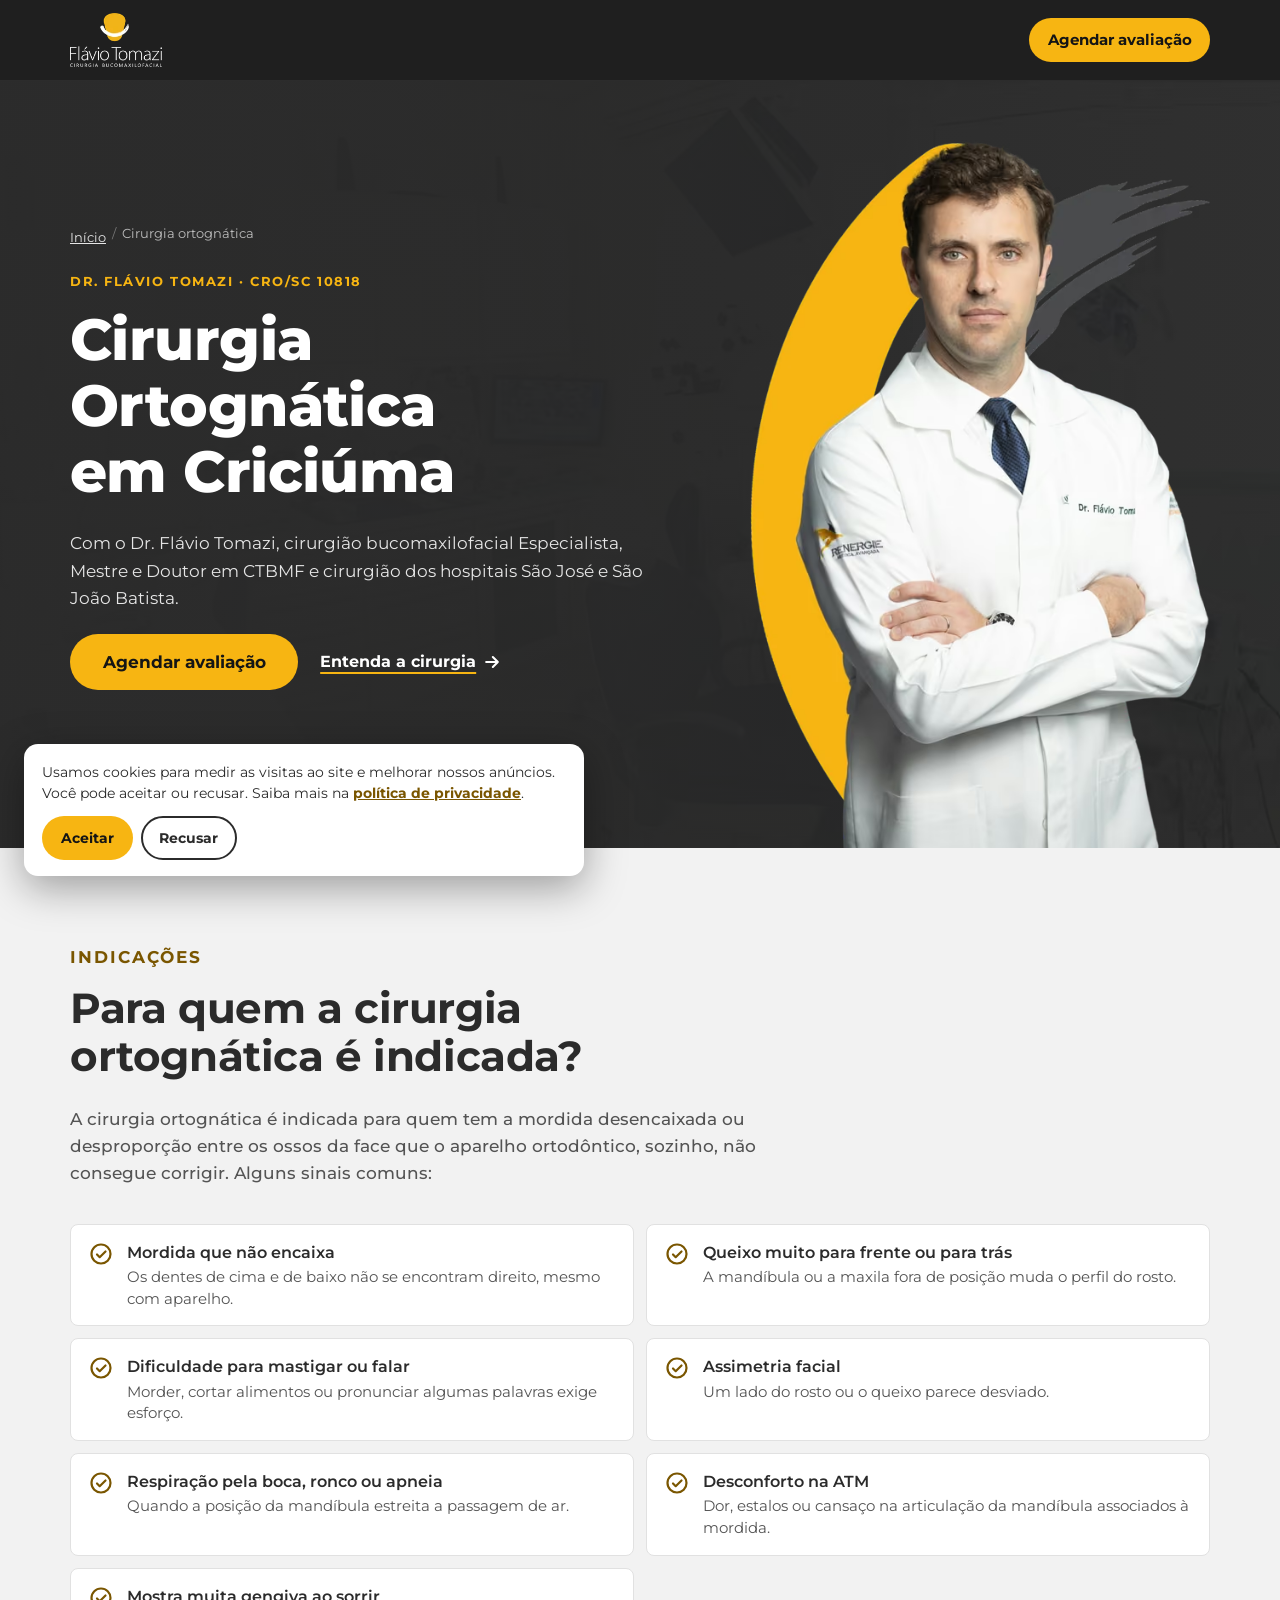
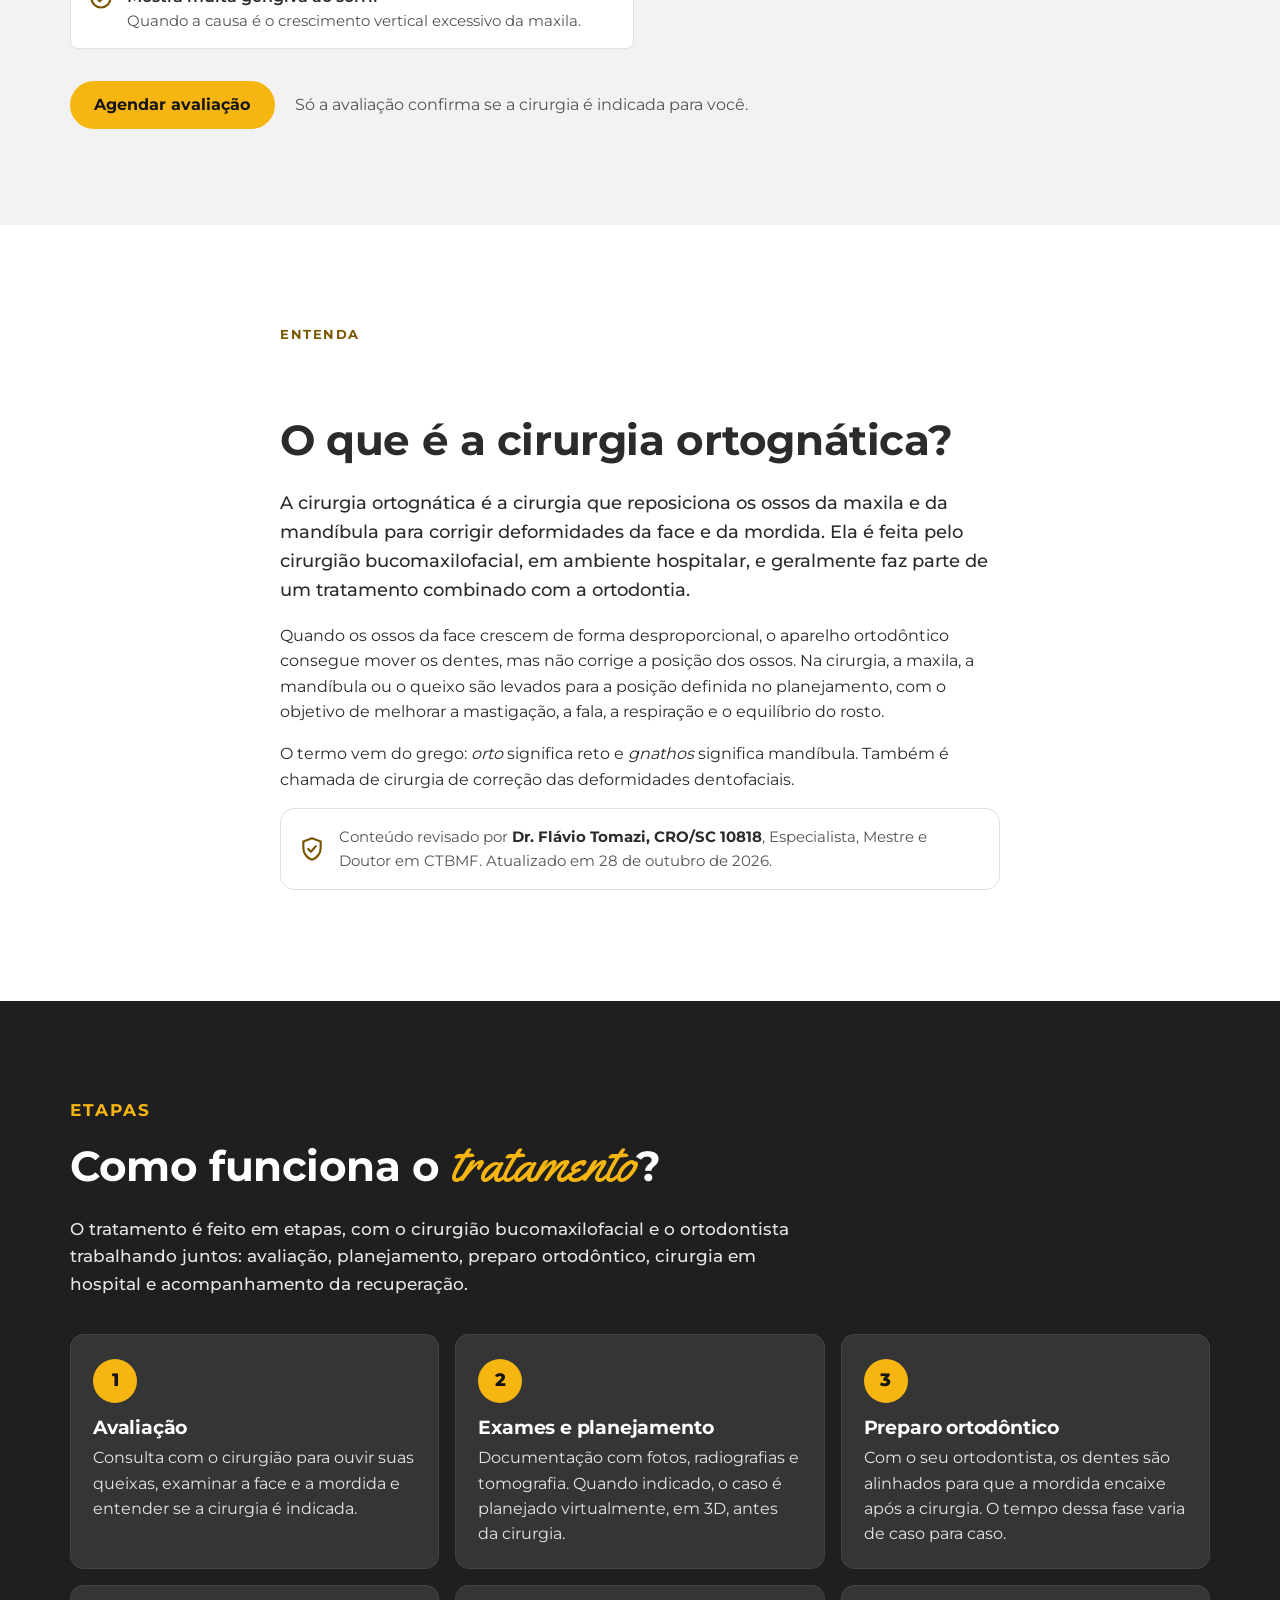
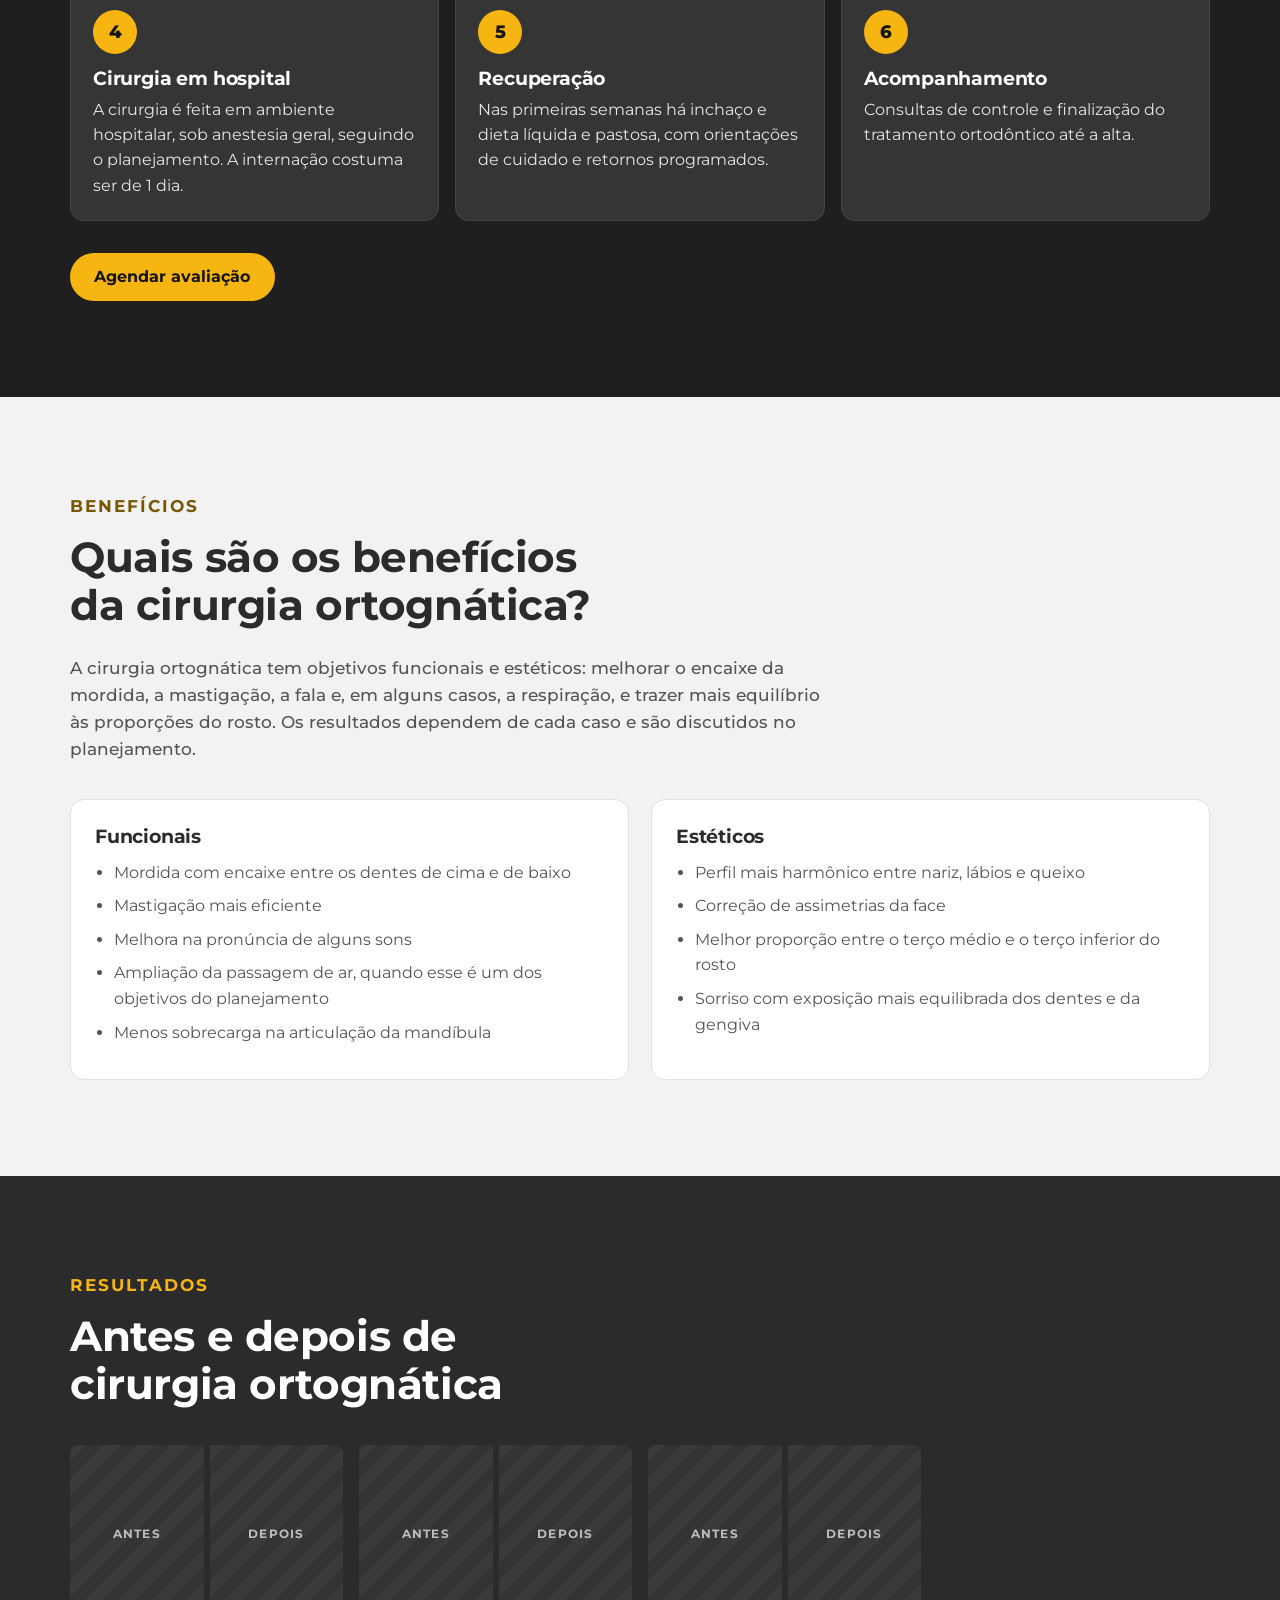
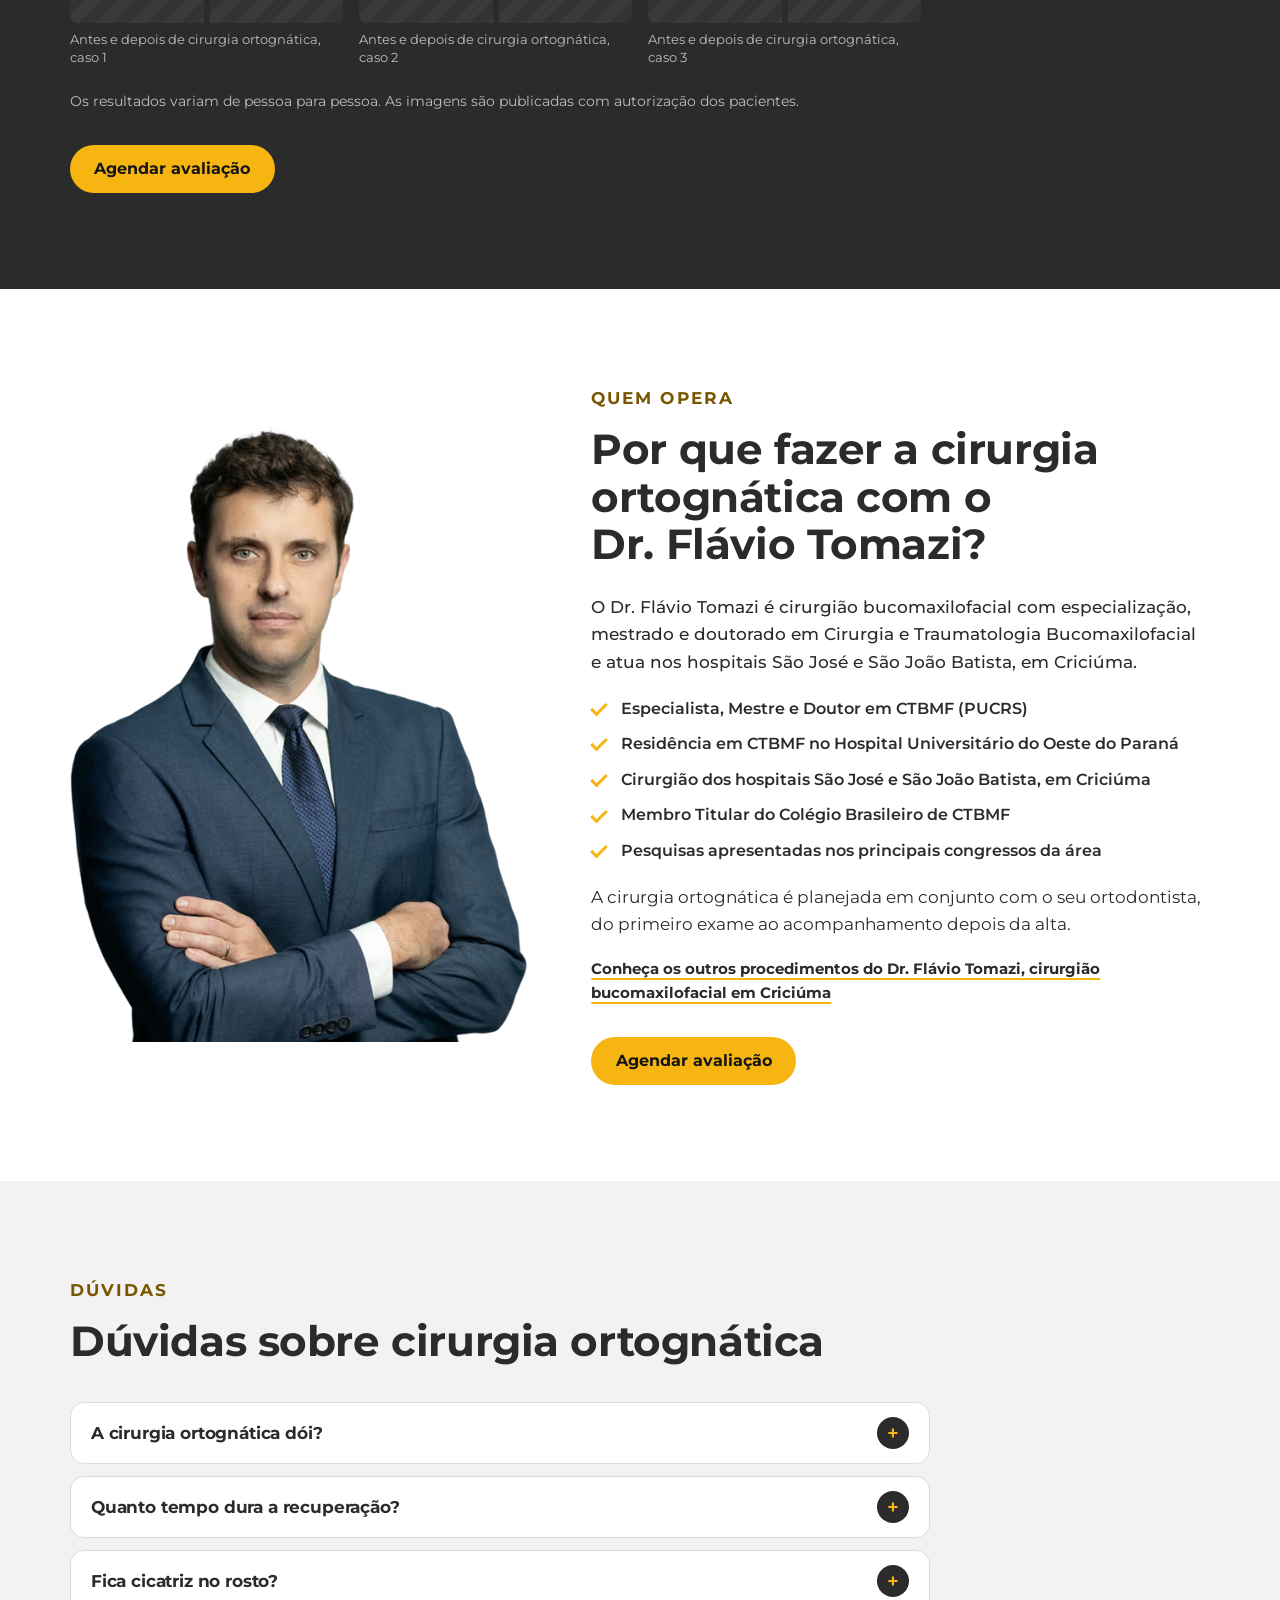
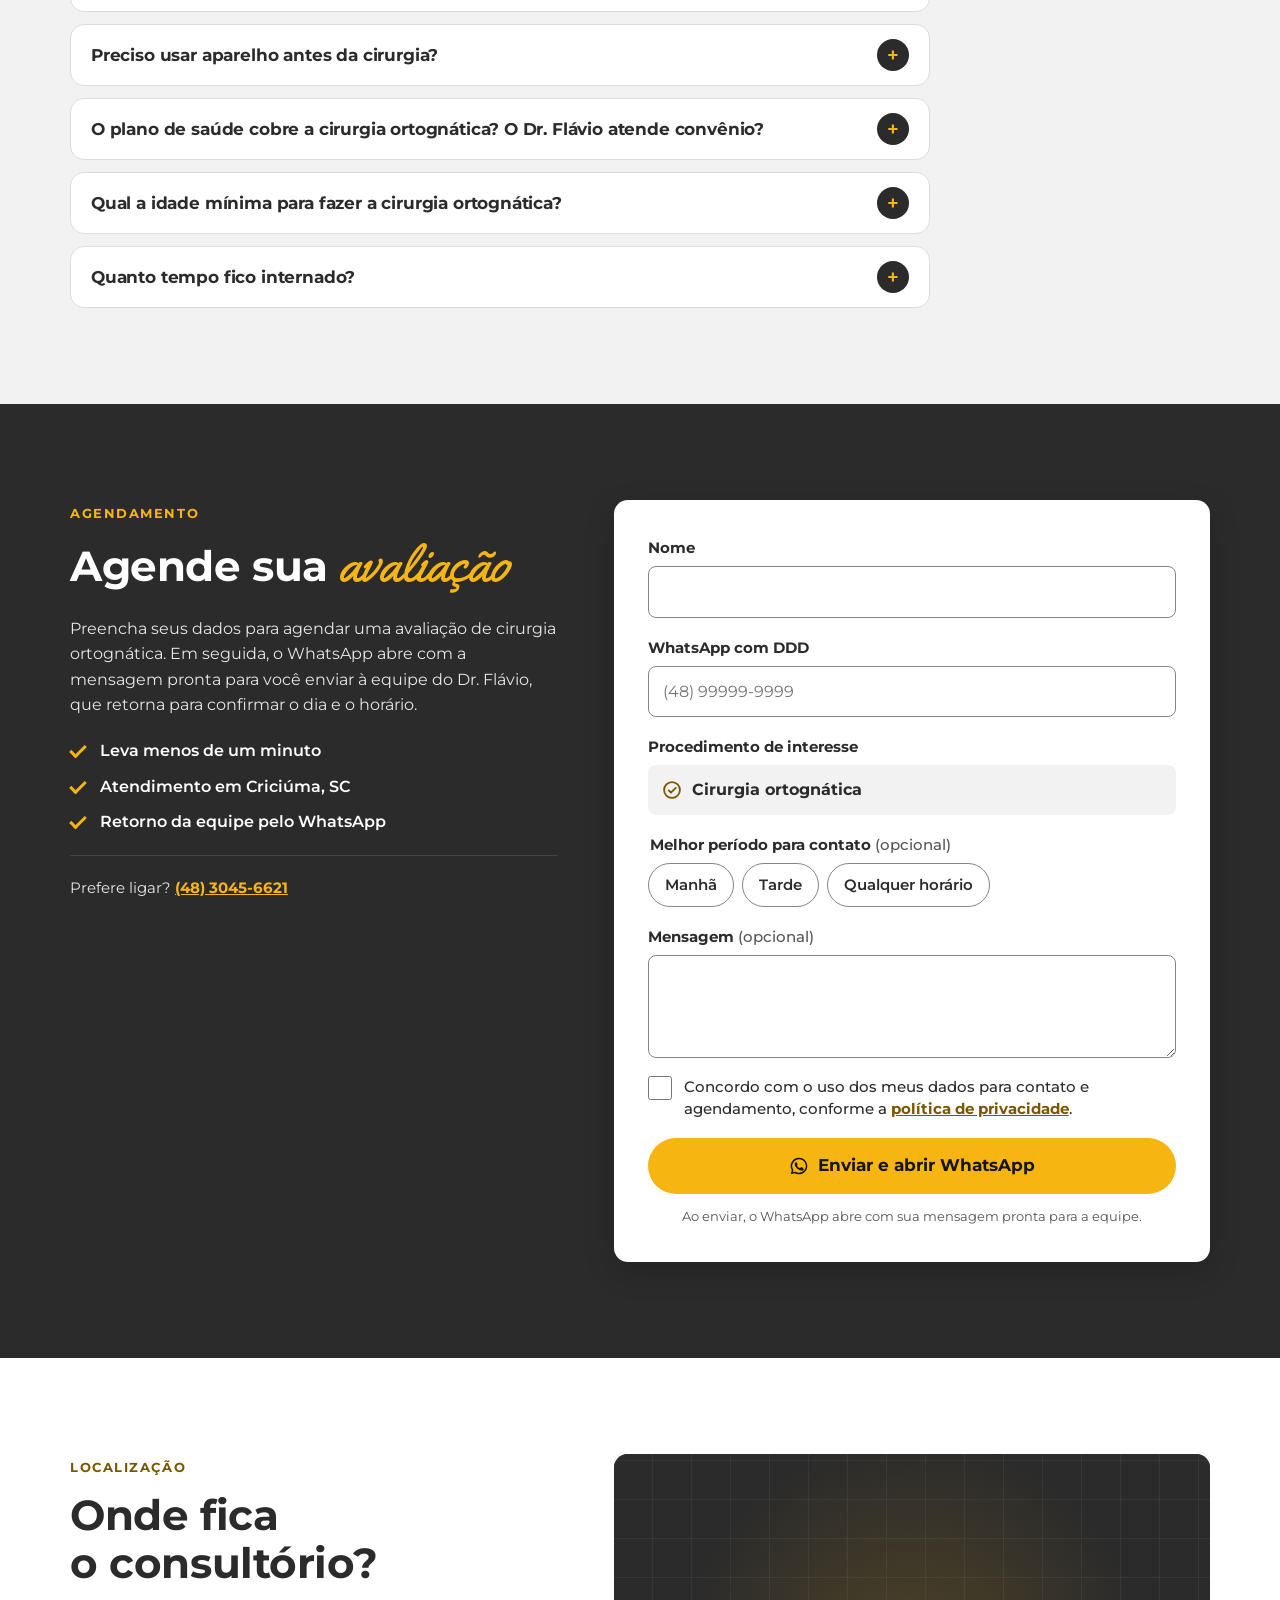
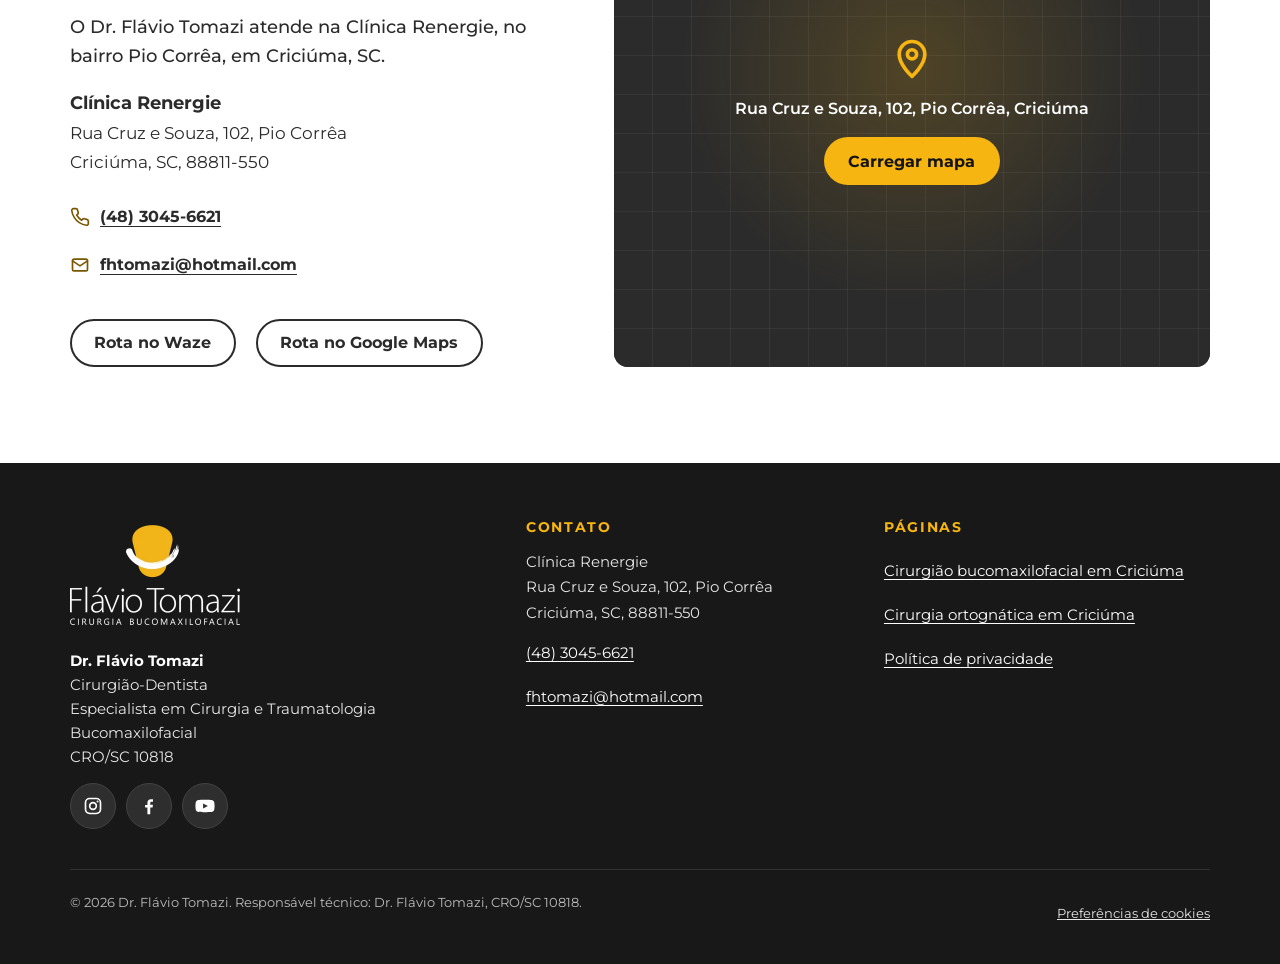
==== commit 27cae365: "Usa informações do site antigo para resolver pendências - Coordenadas exatas do consultório a partir" ====
--- a/cirurgia-ortognatica/index.html
+++ b/cirurgia-ortognatica/index.html
@@ -236,7 +236,7 @@
           "name": "Quanto tempo fico internado?",
           "acceptedAnswer": {
             "@type": "Answer",
-            "text": "A cirurgia ortognática é feita em hospital, e a internação costuma ser curta. O tempo exato depende do tipo de cirurgia e da recuperação de cada paciente e é informado no planejamento."
+            "text": "A cirurgia ortognática é feita em hospital, e a internação costuma ser de 1 dia. O tempo pode variar conforme o tipo de cirurgia e a recuperação de cada paciente e é confirmado no planejamento."
           }
         }
       ]
@@ -333,6 +333,7 @@
           <li><svg viewBox="0 0 24 24" fill="none" stroke="currentColor" stroke-width="2.2" stroke-linecap="round" stroke-linejoin="round" aria-hidden="true"><circle cx="12" cy="12" r="9.5"/><path d="m8 12.5 2.7 2.7L16.5 9.5"/></svg><div>Assimetria facial<span>Um lado do rosto ou o queixo parece desviado.</span></div></li>
           <li><svg viewBox="0 0 24 24" fill="none" stroke="currentColor" stroke-width="2.2" stroke-linecap="round" stroke-linejoin="round" aria-hidden="true"><circle cx="12" cy="12" r="9.5"/><path d="m8 12.5 2.7 2.7L16.5 9.5"/></svg><div>Respiração pela boca, ronco ou apneia<span>Quando a posição da mandíbula estreita a passagem de ar.</span></div></li>
           <li><svg viewBox="0 0 24 24" fill="none" stroke="currentColor" stroke-width="2.2" stroke-linecap="round" stroke-linejoin="round" aria-hidden="true"><circle cx="12" cy="12" r="9.5"/><path d="m8 12.5 2.7 2.7L16.5 9.5"/></svg><div>Desconforto na ATM<span>Dor, estalos ou cansaço na articulação da mandíbula associados à mordida.</span></div></li>
+          <li><svg viewBox="0 0 24 24" fill="none" stroke="currentColor" stroke-width="2.2" stroke-linecap="round" stroke-linejoin="round" aria-hidden="true"><circle cx="12" cy="12" r="9.5"/><path d="m8 12.5 2.7 2.7L16.5 9.5"/></svg><div>Mostra muita gengiva ao sorrir<span>Quando a causa é o crescimento vertical excessivo da maxila.</span></div></li>
         </ul>
         <div class="cta-linha">
           <a class="btn btn-primario js-cta" href="#agendar" data-procedimento="Cirurgia ortognática">Agendar avaliação</a>
@@ -363,7 +364,7 @@
           <li><h3>Avaliação</h3><p>Consulta com o cirurgião para ouvir suas queixas, examinar a face e a mordida e entender se a cirurgia é indicada.</p></li>
           <li><h3>Exames e planejamento</h3><p>Documentação com fotos, radiografias e tomografia. Quando indicado, o caso é planejado virtualmente, em 3D, antes da cirurgia.</p></li>
           <li><!-- [CONFIRMAR COM O DR] duração média do preparo ortodôntico --><h3>Preparo ortodôntico</h3><p>Com o seu ortodontista, os dentes são alinhados para que a mordida encaixe após a cirurgia. O tempo dessa fase varia de caso para caso.</p></li>
-          <li><h3>Cirurgia em hospital</h3><p>A cirurgia é feita em ambiente hospitalar, sob anestesia geral, seguindo o planejamento.</p></li>
+          <li><h3>Cirurgia em hospital</h3><p>A cirurgia é feita em ambiente hospitalar, sob anestesia geral, seguindo o planejamento. A internação costuma ser de 1 dia.</p></li>
           <li><h3>Recuperação</h3><p>Nas primeiras semanas há inchaço e dieta líquida e pastosa, com orientações de cuidado e retornos programados.</p></li>
           <li><h3>Acompanhamento</h3><p>Consultas de controle e finalização do tratamento ortodôntico até a alta.</p></li>
         </ol>
@@ -503,9 +504,9 @@
             <div class="faq-resposta"><p>A cirurgia costuma ser indicada depois que o crescimento dos ossos da face termina, o que em geral acontece no fim da adolescência ou no início da vida adulta. A idade adequada é avaliada caso a caso, com base em exames.</p></div>
           </details>
           <details>
-            <!-- [CONFIRMAR COM O DR] tempo médio de internação -->
+            <!-- Internação de 1 dia: informada pelo Dr. no post "Cirurgia Ortognática" do blog antigo (2017). Revalidar se mudou. -->
             <summary><h3>Quanto tempo fico internado?</h3></summary>
-            <div class="faq-resposta"><p>A cirurgia ortognática é feita em hospital, e a internação costuma ser curta. O tempo exato depende do tipo de cirurgia e da recuperação de cada paciente e é informado no planejamento.</p></div>
+            <div class="faq-resposta"><p>A cirurgia ortognática é feita em hospital, e a internação costuma ser de 1 dia. O tempo pode variar conforme o tipo de cirurgia e a recuperação de cada paciente e é confirmado no planejamento.</p></div>
           </details>
         </div>
       </div>
